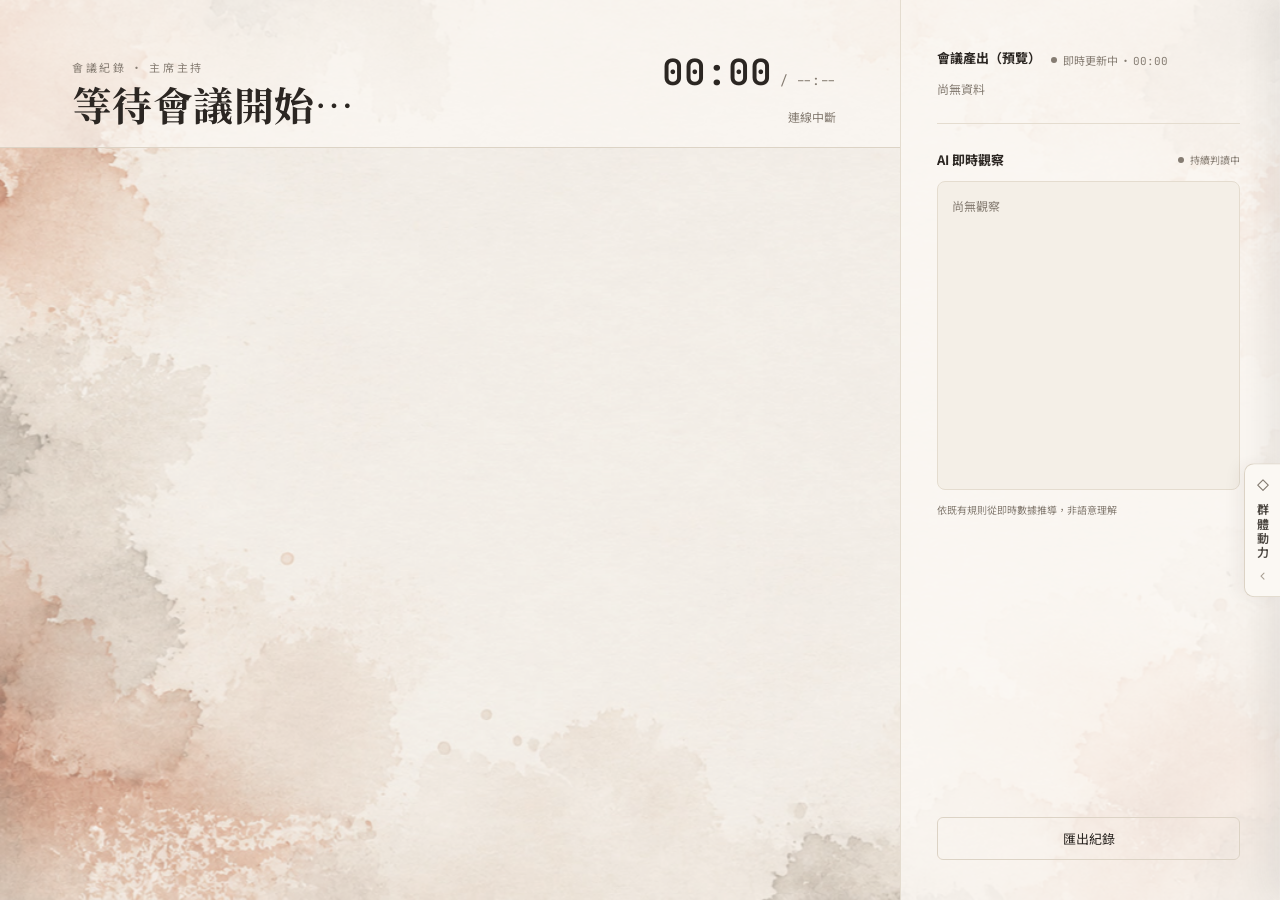
==== src/meeting_host/spectator/index.html @ 5efe758c "feat(spectator): Kaner 菱形「會議節奏」補完，改用真實資料算座標 Track D 補完整版時明確跳過的加分項（docs/DEFERRED_DEFECTS.md 第 4 項）。 提" ====
<!doctype html>
<html lang="zh-Hant">
<head>
<meta charset="utf-8">
<meta name="viewport" content="width=device-width, initial-scale=1">
<title>Ahem 觀戰畫面</title>
<link rel="stylesheet" href="https://fonts.googleapis.com/css2?family=Noto+Sans+TC:wght@400;500;700&family=Noto+Serif+TC:wght@500;700&family=JetBrains+Mono:wght@400;600&display=swap">
<style>
  /* ── 版面與色票逐值抄自 docs/design/spectator-v2/Main.dc.html（定稿「陶土 · 極簡」）──
     這份實作的驗收標準是「與設計稿逐項數值一致」，不是「看起來像」。改任何一個
     數字前先回設計稿確認，設計稿沒有的值不要自己發明。

     設計原則：主席是版面上唯一的強調色（--accent #A65D3F），其餘一律沙系中性色；
     髮線分隔、無卡片邊框、無陰影堆疊。單一淺色主題，無深色模式。 */
  :root {
    --bg: #F4EFE7;            /* 版面底 */
    --panel: #FBF8F3;         /* 右側資料欄底 */
    --border: #E4DCCF;        /* 髮線分隔（右欄內、右欄左邊界） */
    --border-strong: #DCD3C5; /* 標題底線與次要按鈕邊框（較深的那一條） */
    --track: #EBE4D8;         /* 時間軸底軌／發言分佈底軌 */
    --text: #2B2622;          /* ink：標題、主席發言、實心按鈕底 */
    --body: #3E3833;          /* 逐字稿內文 */
    --muted: #857C72;         /* 次要文字 */
    --dim: #A89F93;           /* 更弱的文字：時間欄、正在說話、忍住的時間 */
    --bar: #B8AE9F;           /* 時間軸的發言段 */
    --share-bar: #8F8578;     /* 發言分佈的參與者填充（比 --bar 深，設計稿分開兩個值） */
    --tick: #C9C0B2;          /* 時間軸「想過但忍住」的淺色刻度 */
    --accent: #A65D3F;        /* 主席唯一強調色 */
    --accentHover: #7F4530;
    --onAccent: #F4EFE7;

    /* ── Track D 新增：主席狀態徽章三態底/字色，逐值抄自設計稿
       docs/design 提案 MainWithSidebar.dc.html 的 renderVals() table 物件
       （發言中 fg 剛好等於既有 --accent，直接重用，不重複定義）。 */
    --pill-speaking-bg: #F3E7DE;
    --pill-holding-bg: #EFEAE0;
    --pill-holding-fg: #6B6459;
    --pill-warning-bg: #FBE7DD;
    --pill-warning-fg: #C34A1E;
    /* AI 即時觀察內文與抽屜把手直立字：設計稿同一個值出現在兩處，收成一個具名變數。 */
    --body-soft: #4A453F;
    /* 抽屜把手／抽屜本體的陰影，逐值抄自設計稿；整條 box-shadow 值收進變數，
       不留裸 rgba() 字面值在規則裡。 */
    --handle-shadow: -6px 0 16px rgba(43, 38, 34, 0.06);
    --drawer-shadow: -12px 0 32px rgba(43, 38, 34, 0.08);
    /* Track E：即時會議記錄卡片底色，逐值抄自設計稿（純白，跟半透明的 --panel
       故意不同——卡片要在半透明右欄上「浮起來」）。 */
    --card-bg: #FFFFFF;
    /* Track F：Kaner 菱形「會議節奏」新增的兩個色碼，逐值抄自提案圖
       MainWithSidebar.dc.html 行 157/159-160。提案圖另外用到的 #FFFFFF／
       #A89F93／#2B2622 剛好分別等於既有 --card-bg／--dim／--text，直接重用，
       不重複定義第二份。 */
    --kaner-fill: #EAE1D2;   /* 已走過路徑的填色 */
    --kaner-track: #C9BEAD;  /* 三階段分隔虛線 */
  }

  @keyframes ahem-pulse { 0%, 100% { opacity: 1; } 50% { opacity: 0.35; } }

  * { box-sizing: border-box; }
  html, body { margin: 0; padding: 0; }
  body {
    /* 【2026-09-05 Track E 更新】Zeal 明確要求比照提案圖 MainWithSidebar.dc.html
       的滿版水彩氛圍，不要只留 14px 畫框——原本 Track C 的折衷版是因為 #view/.left/
       .right 全是不透明實色，只能靠邊緣縫隙透出背景。現在改成 .left/.right 自己
       半透明（見下方 .left/.head/.right），水彩整面都看得到，畫框縫隙已無存在理由，
       改回 0，版面滿版對齊提案圖。 */
    background: transparent; color: var(--text);
    font-family: "Noto Sans TC", "PingFang TC", "Microsoft JhengHei", sans-serif;
    min-width: 1200px; overflow-x: auto;
    padding: 0;
  }
  a { color: var(--accent); }
  a:hover { color: var(--accentHover); }
  .mono { font-family: "JetBrains Mono", "SF Mono", Menlo, monospace; font-variant-numeric: tabular-nums; }
  .serif { font-family: "Noto Serif TC", "Songti TC", serif; }
  .spacer { flex-grow: 1; }

  /* 設計稿是 1440×900 的固定畫布、grid 1fr + 380px；瀏覽器版改成填滿視窗，
     右欄寬度與所有內距照抄，左欄吃剩餘寬度（＝設計稿的 1fr）。 */
  /* Track C：高度扣掉 body 的上下 14px 畫框（vh 不會自動跟著父層 padding 縮，
     width:100% 因為全域 box-sizing:border-box 會自動扣掉左右 padding，
     高度要自己算）。 */
  /* 【Track E】#view 改透明，不再是滿版不透明的 --bg——水彩氛圍改由 .left／.head／
     .right 各自的半透明底色負責（數值抄自提案圖 MainWithSidebar.dc.html 行
     19-30：header 0.68／左欄 0.42／右欄 0.88），拿掉 -28px 因為 body 已經沒有
     畫框 padding 要扣。 */
  #view { width: 100%; height: 100vh; overflow: hidden; display: flex; flex-direction: row; background: transparent; }

  /* ── 左：會議紀錄 ── */
  .left {
    display: flex; flex-direction: column; gap: 28px;
    flex-grow: 1; min-width: 0; min-height: 0;
    padding: 48px 64px 40px 72px;
    background: rgba(244, 239, 231, 0.42);
  }
  .head {
    display: flex; align-items: flex-end; gap: 24px;
    padding-bottom: 22px; border-bottom: 1px solid var(--border-strong);
    margin: -48px -64px 0 -72px; padding: 48px 64px 22px 72px;
    background: rgba(251, 248, 243, 0.68);
  }
  .head-id { display: flex; flex-direction: column; gap: 8px; min-width: 0; }
  .eyebrow { font-size: 11px; letter-spacing: 0.24em; color: var(--muted); }
  .title { font-size: 40px; font-weight: 700; line-height: 1.05; color: var(--text); letter-spacing: 0.01em; }
  .head-clock { display: flex; flex-direction: column; align-items: flex-end; gap: 6px; position: relative; flex-shrink: 0; }
  .clock-row { display: flex; align-items: baseline; gap: 8px; }
  .clock { font-size: 36px; font-weight: 600; color: var(--text); }
  .clock-total { font-size: 13px; color: var(--muted); }
  .status { font-size: 12px; color: var(--muted); }

  /* 階段切換：設計稿沒有這個控制項（它是單一「決定階段」的靜態畫面），但現場
     demo 需要手動切階段。做法是讓設計稿本來就有的狀態列文字可點，點開一個用
     同一套色票的小選單。
     T16：實測沒人看得出這行字可以點，加一個極小的視覺暗示（游標右側一個小箭頭）
     ——不重新設計，色票／字級沿用既有 token，箭頭顏色直接繼承 .status 當下的
     顏色（含 hover 變色），不新增色碼。 */
  .status.switchable { cursor: pointer; }
  .status.switchable:hover { color: var(--text); }
  .status.switchable::after { content: " ▾"; font-size: 9px; }
  .phase-menu {
    position: absolute; top: 100%; right: 0; margin-top: 6px; z-index: 10;
    display: flex; flex-direction: column;
    background: var(--panel); border: 1px solid var(--border-strong); border-radius: 6px; overflow: hidden;
  }
  .phase-menu[hidden] { display: none; }
  .phase-item { padding: 7px 16px; font-size: 12px; color: var(--muted); cursor: pointer; user-select: none; white-space: nowrap; }
  .phase-item:hover { background: var(--track); color: var(--text); }
  .phase-item.active { color: var(--accent); }

  /* ── 主席狀態徽章（Track D，D1；提案圖 MainWithSidebar.dc.html 行 32-44/236-260）──
     三態＝發言中／忍住中／可能異常，決定邏輯見 currentChairStatus() 與
     chairBadgeAnomaly()（沿用既有 renderAlerts() 的兩個真實故障訊號）。
     顏色收在 :root 的 --pill-* 具名變數，不留裸 hex。位置放在既有 .status
     那行「之上」，不取代它——.status 仍然是可點的階段切換控制項，這裡只是
     新增一個更醒目的狀態指示，兩者資訊有重疊是刻意的（各自的用途不同：
     一個是控制項，一個是給投影看的觀察指標）。 */
  .chair-badge {
    display: flex; align-items: center; gap: 6px;
    padding: 5px 12px 5px 9px; border-radius: 999px;
  }
  .chair-badge[hidden] { display: none; }
  .chair-badge-icon { display: none; }
  .chair-badge--speaking .chair-badge-icon[data-mode="speaking"],
  .chair-badge--holding .chair-badge-icon[data-mode="holding"],
  .chair-badge--warning .chair-badge-icon[data-mode="warning"] { display: inline-flex; }
  .chair-badge--speaking { background: var(--pill-speaking-bg); color: var(--accent); }
  .chair-badge--holding { background: var(--pill-holding-bg); color: var(--pill-holding-fg); }
  .chair-badge--warning { background: var(--pill-warning-bg); color: var(--pill-warning-fg); }
  .chair-badge-label { font-size: 12px; font-weight: 600; }
  .chair-badge-caption { font-size: 11px; color: var(--muted); }
  .chair-badge-caption.warn { color: var(--pill-warning-fg); }

  /* ── 主席故障告示 ──
     設計稿沒有這個元件（它是一切正常的靜態畫面）。加它的理由是 2026-08-31 那場
     真實會議：主席 TTS 因額度耗盡連續四次講不出話，但會議進行中畫面上沒有任何
     地方顯示，現場只會覺得它「變安靜了」，分不出是判斷不介入還是壞了。
     這一條要回答的就是那個問題：**主席現在是不想講，還是講不出來／聽不到。**

     版面語言沿用既有的，不重新設計：左側 2px 強調色細線＋內縮（`.u-chair` 的
     idiom）、`--panel` 底、髮線邊框，字級 12/13px 比照 `.section-*`。色碼一個都
     沒新增——用 `--accent`（主席唯一的強調色）是刻意的：這裡講的正是主席本身
     的狀態，不是別人的事。

     放在 `.head` 與 `#transcript` 之間、`.left` 欄裡：那是不用捲就一定看得到的
     位置，而且**不會擠到右欄的兩顆按鈕**（那次事故的修法是給 `.right` 加
     `overflow-y`，這裡從一開始就不碰右欄）。`flex-shrink: 0` ＋ `#transcript`
     本來就有的 `flex-grow: 1; min-height: 0`，多出來的高度一律由逐字稿讓出。 */
  .alerts { display: flex; flex-direction: column; gap: 8px; flex-shrink: 0; }
  .alerts[hidden] { display: none; }   /* 沒有故障時完全不佔位（含 .left 的 gap） */
  .alert {
    display: flex; align-items: baseline; gap: 10px;
    padding: 10px 14px 10px 12px;
    background: var(--panel); border: 1px solid var(--border-strong);
    border-left: 2px solid var(--accent); border-radius: 4px;
  }
  .alert .a-title { font-size: 13px; font-weight: 700; color: var(--accent); flex-shrink: 0; }
  .alert .a-detail { font-size: 12px; line-height: 1.55; color: var(--muted); min-width: 0; overflow-wrap: anywhere; }

  /* 設計稿的逐字稿容器是 overflow:hidden（固定 900px 畫布放得下）；線上版必須
     能捲，改 overflow-y:auto，其餘（flex column、gap 22px）照抄。 */
  #transcript {
    display: flex; flex-direction: column; gap: 22px;
    flex-grow: 1; min-height: 0; overflow-x: hidden; overflow-y: auto;
  }
  .u-line { display: grid; grid-template-columns: 64px 1fr; gap: 20px; }
  .u-time { font-size: 12px; color: var(--dim); padding-top: 5px; }
  .u-text { font-size: 16px; line-height: 1.75; color: var(--body); min-width: 0; overflow-wrap: anywhere; }
  /* 設計稿的逐字稿沒有講者名（那場只有一個人）。多人會議不寫名字會讀不懂，
     所以保留講者名——這是刻意偏離，用 --muted／500 讓它退在內文後面。 */
  .u-speaker { font-weight: 500; color: var(--muted); }
  .u-line.now { align-items: center; }
  .u-line.now .u-time { padding-top: 0; }
  .u-line.now .u-text { font-size: 13px; color: var(--dim); }
  .u-line.chair .u-time { color: var(--accent); }
  .u-chair { display: flex; flex-direction: column; gap: 8px; padding-left: 18px; border-left: 2px solid var(--accent); min-width: 0; }
  .u-chair .who { font-size: 11px; letter-spacing: 0.18em; color: var(--accent); }
  .u-chair .say { font-size: 17px; line-height: 1.7; color: var(--text); overflow-wrap: anywhere; }

  /* ── 右：資料欄 ── */
  .right {
    display: flex; flex-direction: column; gap: 26px;
    width: 380px; flex-shrink: 0; min-height: 0;
    padding: 48px 40px 40px 36px;
    /* Track E：改半透明（抄提案圖右欄 0.88），讓水彩從右欄也透出來——0.88 已經
       夠不透明，文字對比不受影響。 */
    background: rgba(251, 248, 243, 0.88); border-left: 1px solid var(--border);
    /* 設計稿是 1440×900 的固定畫布，右欄內容剛好填滿、不需要捲。加了「提示卡」
       之後在 900px 高的視窗會超出——原本超出的部分是直接被切掉的（實測：兩顆
       按鈕整個按不到），那不是刻意的設計，只是從來沒超出過。這裡讓它在超出時
       可以捲；內容放得下時捲軸不出現，版面與設計稿完全一致。 */
    overflow-y: auto; overflow-x: hidden;
    scrollbar-width: thin; scrollbar-color: var(--dim) var(--track);
  }
  .right::-webkit-scrollbar { width: 6px; }
  .right::-webkit-scrollbar-track { background: var(--track); }
  .right::-webkit-scrollbar-thumb { background: var(--dim); border-radius: 3px; }
  .right::-webkit-scrollbar-thumb:hover { background: var(--muted); }
  .rule { height: 1px; background: var(--border); flex-shrink: 0; }
  .stats { display: grid; grid-template-columns: repeat(2, minmax(0, 1fr)); gap: 22px 18px; flex-shrink: 0; }
  .stat { display: flex; flex-direction: column; gap: 4px; }
  .stat-label { font-size: 12px; color: var(--muted); }
  /* Track C：KPI 數字改用 --muted，跟 #minutes-live／「主席的思考」維持的
     --text 拉開一層輕重（既有設計本來就用 --muted 標示次要文字，如
     stat-label／section-hint／u-time，這裡沒有新增色碼）。 */
  .stat-value { font-size: 28px; font-weight: 600; color: var(--muted); }
  .stat-unit { font-size: 14px; font-weight: 400; color: var(--muted); }
  .stat-sub { font-size: 12px; color: var(--muted); }

  .section { display: flex; flex-direction: column; gap: 12px; flex-shrink: 0; }
  .section-head { display: flex; align-items: baseline; gap: 10px; }
  .section-title { font-size: 13px; font-weight: 700; color: var(--text); }
  .section-hint { font-size: 11px; color: var(--muted); }

  /* Track C 的 `.drawer`／`.drawer > summary`／`.drawer-body`／`.section-secondary`
     四組規則在這裡被移除：它們唯一的使用者是 `<details class="drawer"
     id="group-dynamics">` 那個 inline 收合面板，已被 Track D 的滑入式覆疊抽屜
     （`.dyn-handle`／`.dyn-drawer`，見下方）整個取代，留著就是沒有任何元素會
     命中的孤兒規則。抽屜殼本身的樣式改看 `.dyn-*`。 */

  /* 會議產出（預覽）：設計稿之外新增，沿用「主席的思考」同一種版面語言
     （左細線＋兩行內容），只用既有色票，不發明新樣式。 */
  /* Track E：即時會議記錄改白卡片，逐值抄自提案圖 MainWithSidebar.dc.html
     行 82-105——決議/未解決事項用卡片（未解決是虛線邊框，跟已拍板的決議做視覺
     區分），待辦事項維持提案圖原本的純文字列（提案圖本來就沒把待辦裝進卡片）。 */
  .minutes-live { display: flex; flex-direction: column; gap: 16px; }
  .ml-group { display: flex; flex-direction: column; gap: 10px; }
  .ml-group-head { display: flex; align-items: baseline; gap: 8px; }
  .ml-group-title { font-size: 13px; font-weight: 700; color: var(--text); }
  .ml-count { font-family: "JetBrains Mono", "SF Mono", Menlo, monospace; font-size: 11px; font-weight: 600; color: var(--muted); }
  .ml-list { display: flex; flex-direction: column; gap: 10px; list-style: none; margin: 0; padding: 0; }
  .ml-list li {
    font-size: 14px; line-height: 1.55; color: var(--text);
  }
  .ml-list.ml-list--card li {
    position: relative; display: flex; flex-direction: column; gap: 3px;
    padding: 10px 12px; background: var(--card-bg); border: 1px solid var(--border);
    border-radius: 8px;
  }
  .ml-list.ml-list--card.ml-list--unresolved li { border-style: dashed; border-color: var(--border-strong); }
  .ml-list.ml-list--plain li {
    display: grid; grid-template-columns: 60px 1fr; gap: 10px; font-size: 13px;
  }
  .ml-badge-new {
    position: absolute; top: -6px; right: -6px; padding: 1px 7px; border-radius: 999px;
    background: var(--panel); border: 1px solid var(--border-strong); color: var(--muted);
    font-size: 9px; font-weight: 700;
  }
  .ml-who { font-size: 11px; font-weight: 500; color: var(--muted); }
  .ml-what { font-size: 14px; font-weight: 500; line-height: 1.55; color: var(--text); }
  .ml-muted { color: var(--muted); }
  .ml-empty { font-size: 12px; color: var(--muted); }

  .judge-list { display: flex; flex-direction: column; gap: 10px; }
  .judge { display: grid; grid-template-columns: 40px 1fr; gap: 10px; font-size: 12px; line-height: 1.55; }
  .judge .jt { color: var(--accent); }
  /* 設計稿的理由是一句短話（「要求直接列出方案要點」）；慢路實際回傳的 pros 是
     完整句子，不夾在兩行內會把整個面板撐開。截兩行，不改寫內容。 */
  .judge .jx {
    color: var(--text);
    display: -webkit-box; -webkit-line-clamp: 2; -webkit-box-orient: vertical; overflow: hidden;
  }
  .judge.withheld .jt { color: var(--dim); }
  .judge.withheld .jx { color: var(--muted); }
  /* 第三態（受阻／評估中）：時間戳調到 --muted，比忍住的 --dim 淺、比開口的
     --accent 深——三格一眼就能分出「沒發生」「不確定／被擋下」「發生了」的層次。
     內文不調暗，維持跟開口一樣的可讀度：受阻是這張單最想被看見的狀態。 */
  .judge.blocked .jt { color: var(--muted); }

  /* 提示卡：術語／專有名詞的靜默補充。沿用「主席的思考」那一區的版面語言
     （左細線＋兩行截斷），不新增色碼。刻意**不用** --accent——那是主席開口的
     唯一強調色，提示卡不是主席發言，借用會讓兩件事在畫面上混成一件。
     來源連結因此用內文色＋髮線底線表示可點。 */
  .gcard { display: flex; flex-direction: column; gap: 5px; font-size: 12px; line-height: 1.55; padding-left: 12px; border-left: 2px solid var(--track); }
  /* 逐字稿流裡的提示卡：借用 .u-line 的 64px 時間槽對齊，卡片本體沿用 .gcard
     的語言（左細線、無邊框、不用 --accent——那是主席開口的唯一強調色，提示卡
     不是主席發言）。字級 13px：比逐字稿的 16px 小一階，讀得清楚但不搶戲。
     max-width 讓它不隨左欄寬度無限拉長，維持「旁註」而不是「另一段發言」。 */
  .u-line.gloss .gcard { font-size: 13px; max-width: 560px; }
  .u-line.gloss .gc-term { font-size: 14px; }
  .u-line.gloss .gc-tag { font-size: 11px; color: var(--dim); letter-spacing: .04em; }
  .u-cursor { color: var(--dim); animation: blink 1s steps(2) infinite; }
  .u-line.now.placeholder .u-live { color: var(--dim); }
  .u-line.now.placeholder .u-cursor { display: none; }
  .u-line.now { transition: opacity .6s ease; }
  .u-line.now.stale { opacity: .35; }
  .u-line.settle .u-text { animation: settle .35s ease-out; }
  .u-line.rewrite-settle .u-text { animation: crossfade .25s ease-out; }
  @keyframes crossfade { from { opacity: .15; } to { opacity: 1; } }
  .u-live.rewrite { animation: flick .15s ease; }
  @keyframes flick { from { opacity: .25; } to { opacity: 1; } }
  @keyframes settle { from { color: var(--dim); } to { color: inherit; } }
  @keyframes blink { to { visibility: hidden; } }
  .gc-head { display: flex; align-items: baseline; gap: 8px; }
  .gc-term { font-size: 13px; font-weight: 700; color: var(--text); overflow-wrap: anywhere; }
  .gc-count { font-size: 11px; color: var(--muted); flex-shrink: 0; margin-left: auto; }
  .gc-gloss { color: var(--body); }
  .gc-src { display: flex; flex-wrap: wrap; gap: 4px 10px; }
  .gc-src a { font-size: 11px; color: var(--muted); text-decoration: underline; text-decoration-color: var(--border-strong); overflow-wrap: anywhere; }
  .gc-src a:hover { color: var(--text); text-decoration-color: var(--muted); }
  .gc-quote { color: var(--muted); display: -webkit-box; -webkit-line-clamp: 2; -webkit-box-orient: vertical; overflow: hidden; }
  .gc-quote .qt { color: var(--dim); }
  .gc-empty { font-size: 12px; color: var(--muted); }

  .share-list { display: flex; flex-direction: column; gap: 10px; }
  /* 名字欄設計稿是 44px（那場的名字是「Alex」）。真實 display_name 是「Alex Huang」，
     44px 只放得下「Alex …」，所以加寬到 72px、軌道相應縮短——這是與設計稿唯一
     一處刻意不同的幾何值。更長的名字仍然截字，完整名字放 title。 */
  .share { display: grid; grid-template-columns: 72px 1fr 48px; gap: 10px; align-items: center; font-size: 13px; }
  .share .who { white-space: nowrap; overflow: hidden; text-overflow: ellipsis; }
  .share .track { height: 8px; background: var(--track); border-radius: 2px; }
  .share .fill { height: 8px; background: var(--share-bar); border-radius: 2px; }
  .share .fill.chair { background: var(--accent); }
  .share .pct { text-align: right; color: var(--muted); }

  /* ── AI 即時觀察（Track D，D2；提案圖行 108-122）──
     內容全部是規則從既有已算好的數字/事件換算出來的一句話，不呼叫 LLM，
     見 index.html 開頭的說明與 renderObservations() 系列函式。 */
  .obs-panel { flex-grow: 1; min-height: 140px; }
  .obs-head { align-items: center; }
  .obs-live { display: flex; align-items: center; gap: 6px; font-size: 10px; color: var(--muted); }
  .obs-dot { width: 6px; height: 6px; border-radius: 999px; background: var(--muted); animation: ahem-pulse 1.6s ease-in-out infinite; }
  .obs-list {
    display: flex; flex-direction: column; gap: 10px;
    padding: 14px; background: var(--bg); border: 1px solid var(--border); border-radius: 8px;
    font-size: 12px; line-height: 1.6; flex-grow: 1; min-height: 60px; overflow-y: auto;
  }
  .obs-empty { color: var(--muted); }
  .obs-row .ot { color: var(--dim); }
  .obs-row .ok { font-weight: 700; color: var(--text); }
  .obs-row .ox { color: var(--body-soft); overflow-wrap: anywhere; }
  .obs-cursor { color: var(--body-soft); animation: ahem-pulse 1s step-end infinite; }
  .obs-note { font-size: 10px; color: var(--muted); }

  /* ── 群體動力：滑入式覆疊抽屜（Track D，D3；提案圖行 19-21/126-233）──
     內容＝既有的 KPI／時間軸／主席的思考／發言分佈四塊，資料與渲染邏輯完全
     不變，只是從常駐版面搬進這個抽屜殼（見下方 #dyn-drawer 內的原始標記）。
     生產版的 .head 只蓋在左欄之上（跟提案圖的通版標題列不同），所以抽屜從
     視窗最頂端開始也不會蓋到主席徽章——不需要照抄提案圖的 `top:160px` 硬座標。 */
  .dyn-handle {
    position: fixed; top: calc(50% + 80px); right: 0; transform: translateY(-50%);
    z-index: 7; display: flex; flex-direction: column; align-items: center; gap: 10px;
    padding: 14px 9px; background: var(--panel); border: 1px solid var(--border-strong); border-right: none;
    border-radius: 10px 0 0 10px; cursor: pointer; box-shadow: var(--handle-shadow);
    font: inherit; color: inherit; appearance: none;
  }
  .dyn-handle:focus-visible { outline: 2px solid var(--accent); outline-offset: 2px; }
  .dyn-handle-icon { color: var(--muted); }
  .dyn-handle-label { writing-mode: vertical-rl; font-size: 12px; font-weight: 600; letter-spacing: 0.2em; color: var(--body-soft); }
  .dyn-chevron { color: var(--dim); transition: transform 0.2s; }
  .dyn-handle[aria-expanded="true"] .dyn-chevron { transform: rotate(180deg); }

  .dyn-drawer {
    position: fixed; top: 0; right: 0; bottom: 0; width: 380px; z-index: 6;
    box-sizing: border-box; display: flex; flex-direction: column; gap: 22px;
    padding: 30px 32px 26px 32px; background: var(--panel); border-left: 1px solid var(--border-strong);
    box-shadow: var(--drawer-shadow); transform: translateX(100%); transition: transform 0.28s ease;
    overflow-y: auto;
  }
  .dyn-drawer.open { transform: translateX(0); }
  .dyn-drawer-head { display: flex; align-items: flex-start; gap: 12px; }
  .dyn-drawer-title { display: flex; align-items: center; gap: 7px; font-size: 13px; font-weight: 700; color: var(--text); }
  .dyn-drawer-sub { font-size: 10px; color: var(--dim); }
  .dyn-close {
    display: flex; align-items: center; justify-content: center; width: 34px; height: 34px;
    margin: -6px -8px 0 0; border-radius: 8px; color: var(--muted); cursor: pointer;
    background: none; border: 0; font: inherit;
  }
  .dyn-close:hover { background: var(--track); }
  .dyn-close:focus-visible { outline: 2px solid var(--accent); outline-offset: 2px; }

  /* ── 會議節奏：Kaner 菱形（Track F；提案圖行 149-171）──
     菱形本身的座標／填色路徑／分隔線全部由 renderKanerDiamond() 用真實資料
     算出、寫進 #kaner-diamond 的 innerHTML（見下方 <script>），這裡只放跟
     SVG 無關的外圍樣式：標題列的現況字＋下面三欄文字標籤＋說明文字。 */
  .kaner-now { font-size: 12px; font-weight: 700; color: var(--text); }
  .kaner-labels { display: grid; }
  .kaner-label { text-align: center; font-size: 10px; color: var(--dim); }
  .kaner-label.active { font-size: 13px; font-weight: 700; color: var(--text); }
  .kaner-caption { font-size: 12px; line-height: 1.6; color: var(--body); }
  .kaner-caption-time { color: var(--dim); }

  .actions { display: flex; gap: 10px; flex-shrink: 0; }
  .btn { flex-grow: 1; padding: 11px 0; text-align: center; font-size: 13px; border-radius: 6px; cursor: pointer; user-select: none; }
  .btn-ghost { border: 1px solid var(--border-strong); color: var(--text); }
  .btn-solid { background: var(--text); color: var(--onAccent); border: 0; }

  /* 捲軸配色沿用既有 token，不新增色碼 */
  #transcript { scrollbar-width: thin; scrollbar-color: var(--dim) var(--track); }
  #transcript::-webkit-scrollbar { width: 8px; }
  #transcript::-webkit-scrollbar-track { background: var(--track); border-radius: 4px; }
  #transcript::-webkit-scrollbar-thumb { background: var(--dim); border-radius: 4px; }
  #transcript::-webkit-scrollbar-thumb:hover { background: var(--muted); }
</style>
</head>
<body>
<!-- 水彩背景素材（Zeal 三輪核准的折衷版，assets_v3/bg-full-desktop-v3.jpg，
     原始檔另存一份於 assets/bg-watercolor.jpg 供之後編輯／替換）。

     用 <img> 不用 CSS background：pointer-events:none 保證不擋任何點擊。

     z-index 用 -1（不是常見寫法的 0）：#view 沒有 position，跟 fixed 定位、
     z-index:0 的元素比，靜態內容反而會被蓋在下面（CSS 疊層規則：非定位的一般
     流內容其實排在 z-index:auto/0 的定位元素之後才畫）。實測驗證：z-index:0
     會讓整張浮水彩完全蓋住畫面（包含所有文字與按鈕，只是 pointer-events:none
     讓點擊仍穿透得到底下元素）；z-index:-1 才會讓它退到 #view 背景之後——
     兩者互為對照組，證據見交付報告。
     【2026-09-05 Track C 之後更新】原本這裡寫「#view 是 100%/100vh 的不透明
     實色滿版容器」，Track C 已把它改成 height:calc(100vh - 28px)、body 加了
     14px padding、body 背景改 transparent，讓這張圖從四邊縫隙露出來——上面
     那句舊敘述已經不成立，疊層結論（z-index:-1 正確）不受影響，只是描述
     #view 現況的那句話過期了，已在這裡更正，不要再照抄舊的那句。

     src 用內嵌 base64 data URI、不用相對路徑指到 assets/ 資料夾：
     spectator.py 的 aiohttp app 只註冊了 /、/health、/events、/phase、/end
     五條路由（見 _build_app()），沒有任何靜態檔案路由——相對路徑在瀏覽器直接
     開檔案時看得到圖，但真的透過 spectator.serve() 跑起來會是 404（純視覺任務
     禁止改 spectator.py，加路由不在授權範圍內）。內嵌是唯一不動 Python 就能讓
     圖真的被送到瀏覽器手上的做法。 -->
<img src="[data-uri]" alt=""
     style="position:fixed; inset:0; width:100%; height:100%; object-fit:cover; z-index:-1; pointer-events:none;">
<div id="view">
  <div class="left">
    <div class="head">
      <div class="head-id">
        <div class="eyebrow">會議紀錄 · 主席主持</div>
        <div class="title serif" id="topic">等待會議開始…</div>
      </div>
      <div class="spacer"></div>
      <div class="head-clock">
        <div class="clock-row">
          <div class="clock mono" id="clock">00:00</div>
          <div class="clock-total mono" id="clock-total">/ --:--</div>
        </div>
        <!-- 主席狀態徽章：三態圖示疊在同一個位置，CSS 依 .chair-badge--<mode> 顯示對應那個 -->
        <div class="chair-badge" id="chair-badge" hidden>
          <svg class="chair-badge-icon" data-mode="speaking" width="13" height="13" viewBox="0 0 24 24" fill="none" stroke="currentColor" stroke-width="2.4" stroke-linecap="round"><line x1="5" y1="9" x2="5" y2="15"></line><line x1="12" y1="5" x2="12" y2="19"></line><line x1="19" y1="9" x2="19" y2="15"></line></svg>
          <svg class="chair-badge-icon" data-mode="holding" width="13" height="13" viewBox="0 0 24 24" fill="none" stroke="currentColor" stroke-width="2.4" stroke-linecap="round"><line x1="8" y1="5" x2="8" y2="19"></line><line x1="16" y1="5" x2="16" y2="19"></line></svg>
          <svg class="chair-badge-icon" data-mode="warning" width="13" height="13" viewBox="0 0 24 24" fill="none" stroke="currentColor" stroke-width="2.4" stroke-linecap="round" stroke-linejoin="round"><path d="M12 3 L22 20 L2 20 Z"></path><line x1="12" y1="9.5" x2="12" y2="14"></line><circle cx="12" cy="16.8" r="0.9" fill="currentColor" stroke="none"></circle></svg>
          <span class="chair-badge-label" id="chair-badge-label">忍住中</span>
        </div>
        <div class="chair-badge-caption mono" id="chair-badge-caption"></div>
        <div class="status" id="status">等待會議開始</div>
        <!-- 階段切換選單，預設收起；顯示文字＝發想／拉鋸／決定，data-phase 是內部值 -->
        <div class="phase-menu" id="phase-menu" hidden>
          <div class="phase-item" data-phase="發散期">發想</div>
          <div class="phase-item" data-phase="呻吟區">拉鋸</div>
          <div class="phase-item" data-phase="收斂期">決定</div>
        </div>
      </div>
    </div>
    <!-- 主席故障告示（聽不到／講不出話）。預設收起，由 renderAlerts() 控制。 -->
    <div class="alerts" id="alerts" hidden></div>
    <div id="transcript"></div>
  </div>

  <div class="right">
    <!-- 會議產出（預覽）：獨立於下面「AI 即時觀察」之外——這是結果／待辦，
         AI 即時觀察是過程／動態訊號，概念不同，不要合併成同一塊。設計稿之外
         新增的獨立區塊，見 docs/design/README.md 的偏離註記。 -->
    <div class="section">
      <div class="section-head">
        <div class="section-title">會議產出（預覽）</div>
        <!-- Track E：抄提案圖行 75-77 的呼吸圓點＋即時鐘，讓「這是活的」變成看得到的
             動態證據，不只是一句靜態文字。時間來自 renderTop() 已經在用的 state.serverNow，
             不新開一條時鐘來源。 -->
        <div class="section-hint" style="display:flex; align-items:center; gap:6px;">
          <span style="width:6px; height:6px; border-radius:999px; background:var(--muted); animation: ahem-pulse 1.6s ease-in-out infinite; flex-shrink:0;"></span>
          <span>即時更新中 · <span id="minutes-live-clock" class="mono">--:--</span></span>
        </div>
      </div>
      <div class="minutes-live" id="minutes-live"></div>
    </div>

    <div class="rule"></div>

    <!-- AI 即時觀察（Track D，D2）：規則從既有數據推導的一句話，不呼叫 LLM，
         見 renderObservations() 系列函式；原本 Track C 常駐在這裡的
         KPI/時間軸/主席的思考/發言分佈四塊，已搬進下面的「群體動力」
         滑入抽屜（Track D，D3；把手見本檔案 <body> 結尾附近），這裡不再
         常駐顯示，改由那顆抽屜按鈕開關。 -->
    <div class="section obs-panel">
      <div class="section-head obs-head">
        <div class="section-title">AI 即時觀察</div>
        <div class="spacer"></div>
        <div class="obs-live"><span class="obs-dot"></span>持續判讀中</div>
      </div>
      <div class="obs-list" id="obs-list">
        <div class="obs-empty">尚無觀察</div>
      </div>
      <div class="obs-note">依既有規則從即時數據推導，非語意理解</div>
    </div>

    <div class="spacer"></div>

    <div class="actions">
      <div class="btn btn-ghost" id="btn-export">匯出紀錄</div>
      <div class="btn btn-solid" id="btn-end">結束會議</div>
    </div>
  </div>
</div>

<!-- 群體動力：常駐把手 + 滑入式覆疊抽屜（Track D，D3）。
     用真正的 <button> 元素，Tab／Enter／Space 天生就會動，不必重寫 keydown 判斷。 -->
<button type="button" class="dyn-handle" id="dyn-handle" aria-expanded="false" aria-controls="dyn-drawer">
  <svg class="dyn-handle-icon" width="14" height="14" viewBox="0 0 24 24" fill="none" stroke="currentColor" stroke-width="2" stroke-linejoin="round"><path d="M12 3 L21 12 L12 21 L3 12 Z"></path></svg>
  <span class="dyn-handle-label">群體動力</span>
  <svg class="dyn-chevron" width="12" height="12" viewBox="0 0 24 24" fill="none" stroke="currentColor" stroke-width="2.2" stroke-linecap="round" stroke-linejoin="round"><polyline points="14 6 8 12 14 18"></polyline></svg>
</button>

<div class="dyn-drawer" id="dyn-drawer" aria-hidden="true">
  <div class="dyn-drawer-head">
    <div style="display: flex; flex-direction: column; gap: 3px;">
      <div class="dyn-drawer-title">
        <svg width="13" height="13" viewBox="0 0 24 24" fill="none" stroke="currentColor" stroke-width="2" stroke-linejoin="round"><path d="M12 3 L21 12 L12 21 L3 12 Z"></path></svg>
        群體動力
      </div>
      <div class="dyn-drawer-sub">Kaner 參與式決策模型</div>
    </div>
    <div class="spacer"></div>
    <button type="button" class="dyn-close" id="dyn-close" aria-label="關閉群體動力面板">
      <svg width="15" height="15" viewBox="0 0 24 24" fill="none" stroke="currentColor" stroke-width="2.2" stroke-linecap="round"><line x1="6" y1="6" x2="18" y2="18"></line><line x1="18" y1="6" x2="6" y2="18"></line></svg>
    </button>
  </div>

  <!-- 會議節奏：Kaner 菱形（Track F 新增；提案圖行 149-171）。三個階段的
       分界點與目前位置全部從 state.phaseTransitions／state.serverNow 真實
       算出，不是提案圖那種寫死座標，見 renderKanerDiamond()。 -->
  <div class="section">
    <div class="section-head">
      <div class="section-title">會議節奏</div>
      <div class="spacer"></div>
      <div class="kaner-now" id="kaner-now">—</div>
    </div>
    <svg id="kaner-diamond" viewBox="0 0 320 96" width="316" style="display: block;"></svg>
    <div class="kaner-labels" id="kaner-labels"></div>
    <div class="kaner-caption" id="kaner-caption"></div>
  </div>

  <div class="rule"></div>

  <!-- 以下四塊資料／渲染邏輯完全不變（id 不變，renderStats/renderTimeline/
       renderJudgments/renderShare 照舊運作），只是從常駐版面搬進抽屜殼。 -->
  <div class="stats">
    <div class="stat">
      <div class="stat-label">主席開口</div>
      <div class="stat-value mono" id="s-iv">0</div>
      <div class="stat-sub" id="s-iv-sub">—</div>
    </div>
    <div class="stat">
      <div class="stat-label">實際發言</div>
      <div class="stat-value mono" id="s-talk">0.0<span class="stat-unit"> 分</span></div>
      <div class="stat-sub" id="s-talk-sub">—</div>
    </div>
    <div class="stat">
      <div class="stat-label">最長沉默</div>
      <div class="stat-value mono" id="s-silence">0″</div>
      <div class="stat-sub" id="s-silence-sub">未觸發超時</div>
    </div>
    <div class="stat">
      <div class="stat-label">主席思考</div>
      <div class="stat-value mono" id="s-slow">0<span class="stat-unit"> 次</span></div>
      <div class="stat-sub" id="s-slow-sub">—</div>
    </div>
  </div>

  <div class="rule"></div>

  <div class="section">
    <div class="section-head">
      <div class="section-title">時間軸</div>
      <div class="section-hint">發言 · 主席開口 · 忍住 · 階段</div>
    </div>
    <svg id="timeline" width="304" height="86" viewBox="0 0 304 86" style="display: block;"></svg>
  </div>

  <div class="rule"></div>

  <div class="section">
    <div class="section-head">
      <div class="section-title">主席的思考</div>
      <div class="section-hint">每 5 秒想一次要不要開口 · 最近三次</div>
    </div>
    <div class="judge-list" id="judge-list"></div>
  </div>

  <div class="rule"></div>

  <div class="section">
    <div class="section-title">發言分佈</div>
    <div class="share-list" id="share-list"></div>
  </div>
</div>

<script>
(function () {
  "use strict";

  // 顯示層命名對照（內部值不動，見 docs/design/spectator-v2/canvas.json 的便籤）
  var PHASE_LABEL = { "發散期": "發想", "呻吟區": "拉鋸", "收斂期": "決定" };
  // 慢路沒開口的原因 → 畫面措辭。空字串＝LLM 自己判不需要介入（不是被規則壓掉）。
  var WITHHELD_REASON = {
    "": "判斷不需要開口",
    "type=無": "想說但沒理由",
    "冷卻": "剛開口過，30 秒內不再插話",
    "無話術": "有判斷但沒話術",
    "收尾": "會議正在道別，不再開口",
    "失聰": "主席聽不到，暫不開口",
  };
  // 慢路是兩次 LLM 呼叫：先判斷、決定要講之後才產話術（見 live.py _run_slow_score）。
  // 下面這些 reason 全部發生在「已經決定要開口」之後，是話術生成或那幾秒內變動的
  // 世界把它擋掉的——不是主席選擇忍住。所以它們算「受阻」而不是「忍住」，
  // 顯示成忍住會把失敗說成克制，那是假的（須與 live.SLOW_BLOCKED_AFTER_DECISION 一致）。
  // 守恆不變式不受影響：每筆 slow_score 仍然只計一次，只是落到另一格。
  var BLOCKED_AFTER_DECISION_REASON = {
    "話術失敗": "決定開口但話術生成失敗",
    "話術過長": "話術太長，播出來會變獨白",
    "冷卻(話術後)": "想好話時已在冷卻期內",
    "收尾(話術後)": "想好話時會議已在道別",
    "失聰(話術後)": "想好話時主席已經聽不到",
  };
  // 連續幾次 TTS 失敗才在畫面上喊「主席講不出話」。
  // 2 而不是 1：一次逾時跟額度耗盡是兩件不一樣的事——單次失敗每場都可能發生
  // （網路抖一下、播放佇列滿），喊出來就是誤報。連續兩次以上代表**同一段時間內
  // 主席想開口而開不了口**，那才是現場需要立刻知道的事。
  // 「連續」的歸零條件只有一個：真的 spoken 一次（見 handleEvent 的 "spoken"）。
  // `dropped` 不歸零也不累加——那是介入被作廢，跟發聲能力無關。
  var TTS_FAIL_ALERT = 2;
  var SILENCE_LIMIT = 300;  // 快路「有人被冷落」的門檻，用來判斷最長沉默有沒有觸發超時
  // 快路規則型 kind，須與 fast_path.FAST_KINDS 一致（見該檔案）。「主席開口」那格
  // 拆成「規則 N（這裡列的快路 kind）· 判斷 M（其餘 kind，來自慢路 LLM 評分）」——
  // 前端沒有共用模組可以 import，兩邊改動要一起改。
  var FAST_KINDS = ["發言超時", "有人被冷落", "議程超時", "全場沉默"];

  function el(id) { return document.getElementById(id); }

  function esc(s) {
    var d = document.createElement("div");
    d.textContent = s == null ? "" : String(s);
    return d.innerHTML;
  }

  function fmtClock(seconds) {
    if (seconds == null || !isFinite(seconds)) return "--:--";
    var s = Math.max(0, Math.floor(seconds));
    var m = Math.floor(s / 60), r = s % 60;
    return (m < 10 ? "0" + m : "" + m) + ":" + (r < 10 ? "0" + r : "" + r);
  }

  // 設計稿的最長沉默寫成 3′35″（分秒用 prime／double prime，不是冒號）
  function fmtSpan(seconds) {
    var s = Math.max(0, Math.floor(seconds || 0));
    var m = Math.floor(s / 60), r = s % 60;
    if (m === 0) return r + "″";
    return m + "′" + (r < 10 ? "0" + r : "" + r) + "″";
  }

  function nodeFromHtml(html) {
    var tmp = document.createElement("div");
    tmp.innerHTML = html.trim();
    return tmp.firstElementChild;
  }

  // 真實時鐘時間，固定 UTC+8——不用瀏覽器本地時區，因為觀戰畫面可能開在別台機器上。
  // epochSeconds 是 unix epoch（UTC）秒；用「加 8 小時再讀 UTC 欄位」手動套固定偏移，
  // 不靠 Date 物件的本地時區轉換。印成 HH:MM（不含秒），跟 fmtClock 一樣是 5 個字元，
  // 逐字稿的時間欄只有 64px、主席的思考欄更窄（40px），沒有多的空間放秒數。
  function fmtWallClock(epochSeconds) {
    var d = new Date((epochSeconds + 8 * 3600) * 1000);
    var hh = d.getUTCHours(), mm = d.getUTCMinutes();
    return (hh < 10 ? "0" + hh : "" + hh) + ":" + (mm < 10 ? "0" + mm : "" + mm);
  }

  // 逐字稿／主席的思考每一列的時間：有 meeting 事件帶回 start_epoch 就顯示真實時鐘
  // 時間，否則（還沒收到 meeting 事件，或回放模式讀到 T16 之前錄的舊 events.jsonl
  // 沒有這個欄位）退回顯示會議相對時間，不顯示錯誤值或空白。
  function fmtEventTime(t) {
    var epoch = state.meeting && isFinite(state.meeting.start_epoch) ? state.meeting.start_epoch : null;
    return epoch == null ? fmtClock(t) : fmtWallClock(epoch + t);
  }

  // 「實際發言」用區間聯集算，不是各人加總——多人會議講話會重疊，加總會把重疊的
  // 那幾秒算進兩個人頭上，佔已進行的百分比因此可能衝出 100%（單人會議不會重疊，
  // 聯集跟加總結果相同，既有行為不變）。segments 依事件到達順序塞入，不保證按
  // start 排序，這裡自己排序後合併。
  function unionSeconds(segments) {
    if (!segments.length) return 0;
    var sorted = segments.slice().sort(function (a, b) { return a.start - b.start; });
    var total = 0, curStart = sorted[0].start, curEnd = sorted[0].end;
    for (var i = 1; i < sorted.length; i++) {
      var seg = sorted[i];
      if (seg.start <= curEnd) {
        if (seg.end > curEnd) curEnd = seg.end;
      } else {
        total += curEnd - curStart;
        curStart = seg.start;
        curEnd = seg.end;
      }
    }
    total += curEnd - curStart;
    return total;
  }

  // ── 狀態 ──
  // 右欄四格數字、時間軸、主席的思考都是「跟著事件累積」出來的衍生值，全部集中在
  // 這裡，snapshot 重播時由 resetForSnapshot() 一次清乾淨（見該函式說明）。
  var state = {
    meeting: null,
    transcript: [],
    transcriptDirty: false,
    speaking: {},
    pendingQueued: [],
    lastSpokenAt: null,
    share: {},
    serverNow: 0,
    connectionLost: false,
    needToken: false,
    ended: false,
    minutes: null,          // minutes 事件的 payload（兩份 md 全文＋四路徑，final=true 那份）
    minutesLive: null,      // 進行中預覽（final=false）最近一次的 decisions/todos/unresolved；
                             // 只被預覽事件更新，final=true 到達時刻意不覆蓋——鎖畫面當下
                             // 那一刻的預覽內容留在畫面上，不會突然清空（見 renderMinutesLive）

    spokenKinds: {},        // 介入類型 -> 次數（含問候；「主席開口」那格顯示時排除問候）
    segments: [],           // 每個人的發言區間 {start, end}；「實際發言」用區間聯集算，
                             // 不能直接加總——多人會議講話會重疊（同一秒兩人都在講，
                             // 加總會把那一秒算兩次，佔比因此衝出 100%，見 renderStats）
    chairMarks: [],         // 時間軸的主席開口 t
    withheldMarks: [],      // 時間軸的忍住 t
    phaseMarks: [],         // 時間軸的階段切換 {t, phase}
    phaseHint: null,        // 偵測器最近一次建議（與現況不同才顯示）
    partials: {},           // 各人這段目前講到哪（partial 累積全文），utterance 定稿後清掉
    liveAt: {},             // 各人活的那行最後一次更新的會議時間（過期用）
    maxSilence: 0,          // 全場最長沉默（各參與者沉默秒數取最小值的歷史最大）
    // 慢路判斷是三態，不是兩態：admissible 只代表「排進佇列」，真正有沒有開口
    // 要等後續事件才定案——可能真的 spoken；也可能連佇列都沒排進去（Chair.request()
    // 忙碌／退避中回 False，下一筆事件不是它的 queued，見 handleEvent 開頭那段）；
    // 或排進去了才被 dropped（revision 過期作廢）／failed（播放失敗）。三者都算
    // 「受阻」，在對應那個「定案的事件」到達時才計數，不是在 slow_score 當下。
    // 第四種「受阻」是 admissible=false 但 reason 落在 BLOCKED_AFTER_DECISION_REASON
    // 裡的那幾筆——慢路的第二次呼叫（話術）失敗或那幾秒內世界變了。它在 slow_score
    // 當下就定案（沒有後續事件會來），所以直接計數，不進 awaitingQueuedJudgment。
    // slowWithheld 例外：admissible=false 當下就確定是「忍住」，不用等。
    // 只要每筆 admissible 判斷後面確實有再收到事件（正常結束會有 minutes 收尾），
    // slowSpoke+slowBlocked+slowWithheld 就會等於 slowTotal；唯一會讓加總小於
    // slowTotal 的情況是連線在某筆 admissible 判斷之後真的斷了、沒有任何後續事件
    // 可以判斷結果——那是誠實的「不知道」，見 handleEvent 開頭那段的說明。
    slowTotal: 0, slowSpoke: 0, slowBlocked: 0, slowWithheld: 0,
    judgments: [],          // 主席的思考最近三次（新→舊）
    // 提示卡（新→舊）。這是唯一一種不代表主席行為的事件——不經過 Chair、不佔
    // 冷卻期、不發 TTS，所以它不進逐字稿欄、不上時間軸、也不計入任何一格數字，
    // 只在自己的區塊裡列出來（見 glossary.py 與 events.py 的 kind 說明）。
    // 排進佇列後還在等 spoken／dropped／failed 定案的慢路 judgment 物件；一次只會
    // 有一筆，靠「緊接在 admissible 慢路後面的下一筆事件一定是它的 queued」配對
    // （見 live.py _run_slow_score 與 minutes.py _pair_interventions 的說明），
    // 所以每次 handleEvent 呼叫都無條件清空，只有那唯一一次 queued 用得到。
    awaitingQueuedJudgment: null,

    // ── 主席故障告示（見 renderAlerts）────────────────────────────────
    // 最後一筆 hearing 事件的 data。它是**邊緣事件**（只在狀態改變時送，見
    // events.py 的 kind 說明），所以這裡存的是「目前的狀態」，不是「剛剛發生的事」。
    hearing: null,
    ttsFailStreak: 0,       // 距上一次成功 spoken 以來，連續幾次 TTS 失敗
    lastTtsFail: null,      // 最後一次失敗的 {t, reason, kind}，給告示顯示細節

    // ── AI 即時觀察（見 renderObservations）────────────────────────────
    // 三類（觀察/判斷/留意）各自的「上一次推播文字」，內容沒變就不重推。
    obsLastText: { observe: null, judge: null, notice: null },
    observations: [],       // {t, kind, text}，新→舊
    phaseTransitions: [],   // {t, from, to}：真的發生過的階段切換，判斷類規則要用
                             // 「拉鋸→決定」這種轉換方向，既有的 phaseMarks 只記
                             // 切到哪一階段、不記從哪裡切過來，所以另開一份。
  };

  // ── 頂列 ──
  function currentChairStatus() {
    if (state.pendingQueued.length > 0) return "等停頓";
    if (state.lastSpokenAt != null && state.serverNow - state.lastSpokenAt < 6) return "發言中";
    return "聆聽中";
  }

  // ── 主席狀態徽章（Track D，D1）────────────────────────────────────────
  // 三態：發言中／忍住中／可能異常。「可能異常」沿用 renderAlerts() 的兩個
  // 真實故障訊號（主席聽不到／連續講不出話），不是提案圖那種憑空的秒數門檻。
  // 額外加了 maxSilence 觸發既有 SILENCE_LIMIT 超時門檻當第三個觸發條件——
  // 這不是新發明的判斷，SILENCE_LIMIT 本來就是「有人被冷落」快路的既有門檻，
  // 畫面上 s-silence-sub 已經用它顯示「曾觸發超時」，這裡只是把同一個既有事實
  // 也反映到頂部徽章（工作單 D1 明講這條可加、但要寫清楚理由，理由如上）。
  function chairBadgeAnomaly() {
    if (state.hearing && state.hearing.ok === false) return "hearing";
    if (state.ttsFailStreak >= TTS_FAIL_ALERT) return "tts";
    if (state.maxSilence >= SILENCE_LIMIT) return "silence";
    return null;
  }

  // 「等停頓」（已排進佇列、正等一個空檔開口）算「忍住」而不是「發言中」：
  // 這一刻主席還沒真的發出聲音，跟聆聽中一樣是安靜的，只是安靜的原因不同
  // （見工作單 D1：只能三態，不能為它另開第四種）。
  function renderChairBadge() {
    var badge = el("chair-badge");
    var captionEl = el("chair-badge-caption");
    if (!state.meeting || state.ended) { badge.hidden = true; captionEl.textContent = ""; return; }
    badge.hidden = false;
    var anomaly = chairBadgeAnomaly();
    var since = state.lastSpokenAt == null ? state.serverNow : Math.max(0, state.serverNow - state.lastSpokenAt);
    var mode, caption;
    if (anomaly) {
      mode = "warning";
      if (anomaly === "hearing") {
        caption = "主席聽不到逐字稿" + (state.hearing.reason ? "（" + state.hearing.reason + "）" : "");
      } else if (anomaly === "tts") {
        caption = "連續 " + state.ttsFailStreak + " 次開口失敗";
      } else {
        caption = "已 " + fmtSpan(state.maxSilence) + " 沒有人開口，超過既有超時門檻";
      }
    } else if (currentChairStatus() === "發言中") {
      mode = "speaking";
      caption = "本次發言已 " + Math.round(since) + " 秒";
    } else {
      mode = "holding";
      caption = "已忍住 " + Math.round(since) + " 秒 · 忍住是設計，不是故障";
    }
    badge.className = "chair-badge chair-badge--" + mode;
    el("chair-badge-label").textContent = mode === "speaking" ? "發言中" : mode === "holding" ? "忍住中" : "可能異常";
    captionEl.textContent = caption;
    captionEl.classList.toggle("warn", mode === "warning");
  }

  // 主席故障告示：回答現場最急的那個問題——**主席現在是「不想講」還是壞了**。
  // 兩種故障各自獨立，可以同時出現（2026-08-31 那場就是：STT 與 TTS 共用同一把
  // key，額度耗盡時兩邊一起死）。
  //
  // 兩者的資料來源不一樣，是刻意的：
  // - 聽不到：後端的 `hearing` 事件（判定邏輯在 hearing.py，前端不重算）。
  // - 講不出話：從既有的 `failed`／`spoken` 事件自己數，後端不必多發一種事件。
  //   這樣舊的 events.jsonl 回放也照樣顯示得出來。
  function renderAlerts() {
    var rows = [];
    if (state.hearing && state.hearing.ok === false) {
      rows.push({
        title: "主席聽不到",
        detail: (state.hearing.reason || "逐字稿停止更新")
          + " · 已暫停「發言超時／有人被冷落／全場沉默」，"
          + "逐字稿一恢復就自動解除（議程提醒不受影響）",
      });
    }
    if (state.ttsFailStreak >= TTS_FAIL_ALERT) {
      var f = state.lastTtsFail || {};
      rows.push({
        title: "主席講不出話",
        detail: "連續 " + state.ttsFailStreak + " 次開口失敗，一次都沒出聲"
          + (f.reason ? "。最後一次：" + String(f.reason).slice(0, 120) : ""),
      });
    }
    var box = el("alerts");
    box.hidden = rows.length === 0;
    box.innerHTML = rows.map(function (r) {
      return '<div class="alert"><div class="a-title">' + esc(r.title) + '</div>'
        + '<div class="a-detail">' + esc(r.detail) + '</div></div>';
    }).join("");
    renderChairBadge();   // 兩個真實故障訊號的來源就是上面算的 rows，同步更新頂部徽章
  }

  function renderTop() {
    var m = state.meeting;
    el("topic").textContent = m ? m.topic : "等待會議開始…";
    el("clock").textContent = fmtClock(state.serverNow);
    el("clock-total").textContent = m ? "/ " + fmtClock(m.duration_min * 60) : "/ --:--";
    el("minutes-live-clock").textContent = fmtClock(state.serverNow);

    var statusEl = el("status");
    statusEl.classList.toggle("switchable", !!m && !state.ended);
    if (state.ended) {
      statusEl.textContent = "會議已結束";
    } else if (state.needToken) {
      statusEl.textContent = "需要權杖才能觀看";
    } else if (state.connectionLost) {
      statusEl.textContent = "連線中斷";
    } else if (!m) {
      statusEl.textContent = "等待會議開始";
    } else {
      var phase = PHASE_LABEL[m.phase] || m.phase;
      var hint = state.phaseHint && state.phaseHint.phase !== m.phase
        ? "　（建議：" + (PHASE_LABEL[state.phaseHint.phase] || state.phaseHint.phase) + "）" : "";
      // 主席狀態改由上面新增的頂部徽章（chair-badge）顯示，這裡不再重複
      // 「· 主席聆聽中」——避免同一件事在畫面上出現兩份、其中一份用字還不同。
      statusEl.textContent = phase + "階段" + hint;
    }

    document.querySelectorAll("#phase-menu .phase-item").forEach(function (item) {
      item.classList.toggle("active", !!m && item.dataset.phase === m.phase);
    });
    renderChairBadge();
  }

  // ── 操作權杖 ──
  // 伺服器啟動時印出的 ?k=… 才能 POST /phase 與 /end；沒有權杖的人是唯讀觀眾。
  // 讀完立刻用 replaceState 把 k 從網址列抹掉：demo 時這個畫面會投影出去，
  // token 留在網址列等於公開。之後靠 sessionStorage 撐過重新整理。
  var authToken = (function () {
    var q = new URLSearchParams(location.search).get("k");
    if (q) {
      try { sessionStorage.setItem("ahem-token", q); } catch (e) { /* 隱私模式 */ }
      var clean = location.pathname + location.hash;
      history.replaceState(null, "", clean);
      return q;
    }
    try { return sessionStorage.getItem("ahem-token") || ""; } catch (e) { return ""; }
  })();
  function canOperate() { return !!authToken; }
  function authHeaders(extra) {
    var h = extra || {};
    if (authToken) h["X-Ahem-Token"] = authToken;
    return h;
  }
  // 唯讀觀眾不顯示會誤導的操作項——按了只會拿到 403。
  if (!canOperate()) {
    el("btn-end").hidden = true;
    el("status").style.cursor = "default";
  }

  // 階段切換：點狀態列開選單。POST /phase 後伺服器會重送 meeting 事件，
  // 這裡不做本地樂觀高亮，等事件回來再 renderTop()（單一事實來源）。
  el("status").addEventListener("click", function (e) {
    if (!state.meeting || state.ended || !canOperate()) return;
    e.stopPropagation();
    el("phase-menu").hidden = !el("phase-menu").hidden;
  });
  document.addEventListener("click", function () { el("phase-menu").hidden = true; });
  document.querySelectorAll("#phase-menu .phase-item").forEach(function (item) {
    item.addEventListener("click", function (e) {
      e.stopPropagation();
      el("phase-menu").hidden = true;
      fetch("/phase", {
        method: "POST",
        headers: authHeaders({ "Content-Type": "application/json" }),
        body: JSON.stringify({ phase: item.dataset.phase }),
      }).catch(function (err) { console.error("切換階段失敗", err); });
    });
  });

  function setConnectionLost(lost) {
    if (state.ended) return;
    state.connectionLost = lost;
    renderTop();
  }

  function setEnded() {
    state.ended = true;
    state.connectionLost = false;
    el("phase-menu").hidden = true;
    // 結束鈕要跟著進終態：不管當下卡在「再按一次結束」的確認倒數，還是
    // fetch 還沒回來的「結束中…」，會議真的結束了就蓋成「已結束」，並清掉
    // 還沒到期的確認倒數計時器，避免它事後把文字改回「結束會議」。
    if (endTimer) { clearTimeout(endTimer); endTimer = null; }
    endArmed = false;
    endBtn.textContent = "已結束";
    renderTop();
  }

  window.__spectator = window.__spectator || {};
  window.__spectator.setEnded = setEnded;
  // 測試用：讓瀏覽器測試能讀狀態、灌單筆事件（見 tests/test_spectator_phase.py）
  window.__spectator.state = state;
  window.__spectator.handleEvent = handleEvent;
  Object.defineProperty(window.__spectator, "typers", { get: function () { return typers; } });   // var 提升：取用時才讀

  // ── 逐字稿（append-only；使用者位於底部時才自動捲到最新） ──
  var renderedCount = 0;
  var nodes = [];

  function isNearBottom(e, threshold) {
    return e.scrollTop + e.clientHeight >= e.scrollHeight - (threshold || 24);
  }

  function buildLine(item) {
    // 提示卡：靜默補充，不是主席行為。接在逐字稿當下位置而不是術語出現的位置——
    // 抽取是批次的（glossary.BATCH_MIN_UTTERANCES 12 則／BATCH_MAX_WAIT_SECONDS
    // 120s），卡片比術語晚一分鐘以上才產生，錨回原位等於插進已經捲過去的地方，
    // 投影時沒有人看得到。卡片自己的引言帶著首次提到的時間戳，指得回那一刻。
    if (item.kind === "gloss") {
      return nodeFromHtml(
        '<div class="u-line gloss">' +
        '<div class="u-time mono"></div>' +
        '<div>' + glossCard(item.card, true) + "</div></div>");
    }
    if (item.kind === "chair") {
      var label = item.speaker + (item.type ? " · " + item.type : "");
      return nodeFromHtml(
        '<div class="u-line chair">' +
        '<div class="u-time mono">' + esc(fmtEventTime(item.t)) + '</div>' +
        '<div class="u-chair">' +
        '<div class="who">' + esc(label) + '</div>' +
        '<div class="say serif">' + esc(item.text) + '</div>' +
        '</div></div>');
    }
    return nodeFromHtml(
      '<div class="u-line">' +
      '<div class="u-time mono">' + esc(fmtEventTime(item.t)) + '</div>' +
      '<div class="u-text"><span class="u-speaker">' + esc(item.speaker) + '</span>　' + esc(item.text) + '</div>' +
      '</div>');
  }

  var liveNodes = {};   // speaker → 活的那行的 DOM 節點（跨 render 保留）
  // 打字機：partial 約每秒一筆、每筆多 4 個字（實測），整段貼上會一坨一坨跳。
  // 新增的字在 TYPE_BUDGET_MS 內逐字揭開，剛好用掉下一筆到來前的空檔；
  // 內容改寫（縮回去、整句換，實測約 1/5）不打字，直接換並閃一下。
  var TYPE_BUDGET_MS = 700;
  var typers = {};     // speaker → {target, shown, timer}
  function stopTyper(st) { if (st && st.timer) { clearTimeout(st.timer); st.timer = null; } }
  function setLiveText(who, node, text) {
    var span = node.querySelector(".u-live");
    var st = typers[who] || (typers[who] = { target: "", shown: "", timer: null });
    if (!text) {                                  // 還沒有 partial：佔位，不打字
      stopTyper(st); st.target = st.shown = "正在說話…"; span.textContent = st.shown; return;
    }
    if (text === st.target) return;
    // 是不是接續：前一筆結尾的標點常被下一筆換掉（「過程，」→「過程沒有很漂亮。」），
    // 所以拿掉前一筆結尾標點再比前綴；已揭開的部分若含那個標點，先縮回去再往下打。
    var base = st.target.replace(/[。，、！？…：；]+$/, "");
    var extends_ = st.shown !== "正在說話…" && base.length > 0 && text.indexOf(base) === 0 && text.length > base.length;
    st.target = text;
    if (extends_ && st.shown.length > base.length) { st.shown = base; span.textContent = st.shown; }
    if (!extends_) {                              // 改寫：直接換
      stopTyper(st); st.shown = text; span.textContent = text;
      span.classList.remove("rewrite"); void span.offsetWidth; span.classList.add("rewrite");
      return;
    }
    if (!st.timer) tick();
    function tick() {
      st.timer = null;
      if (st.shown.length >= st.target.length) { st.shown = st.target; span.textContent = st.shown; return; }
      st.shown = st.target.slice(0, st.shown.length + 1);
      span.textContent = st.shown;
      var remaining = st.target.length - st.shown.length;
      st.timer = setTimeout(tick, Math.max(40, Math.min(160, TYPE_BUDGET_MS / (remaining + 1))));
    }
  }
  var LIVE_STALE_S = 6;  // 多久沒新的 partial 就淡出
  var LIVE_DROP_S = 10;  // 多久沒新的 partial 就移除
  function isLiveNode(el) { return !!(el && el.classList && el.classList.contains("now")); }

  function renderTranscript() {
    var box = el("transcript");
    var atBottom = isNearBottom(box);

    if (state.transcriptDirty) {
      box.innerHTML = "";
      renderedCount = 0;
      nodes = [];
      liveNodes = {};
      state.transcriptDirty = false;
    }

    for (; renderedCount < state.transcript.length; renderedCount++) {
      var item = state.transcript[renderedCount];
      var node = buildLine(item);
      var live = item.kind !== "chair" && item.kind !== "gloss" ? liveNodes[item.speaker] : null;
      if (live && live.parentNode === box) {
        // 定稿到了：在活的那行**原位**換成正式行，不是刪一行再加一行——位置不跳、
        // 文字從淡色過渡到正文色（.settle）。
        var ty = typers[item.speaker];
        var target = ty ? ty.target.replace(/[。，、！？…]+$/, "") : "";
        var isRewrite = !!target && target !== "正在說話" && String(item.text).indexOf(target) !== 0;
        node.classList.add(isRewrite ? "rewrite-settle" : "settle");
        box.replaceChild(node, live);
        delete liveNodes[item.speaker]; stopTyper(ty); delete typers[item.speaker];
      } else {
        box.appendChild(node);
      }
      nodes[renderedCount] = node;
    }

    // 活的那幾行：正在說話的每個人**一個固定節點**，partial 來了就地改字——不重建，
    // 游標動畫不重來、捲動不跳。不進 state.transcript。
    // 過期：短句被 STT 當雜音丟掉、或一直沒 commit 時，「定稿」與「speaking=false」都不會來，
    // 活的那行會一直掛著（實測：「哇！」掛了好一陣子）。實測 partial 間隔 p90 是 4.8s，
    // 所以 LIVE_STALE_S 之後視為沒在更新→淡出，LIVE_DROP_S 之後移除。
    var active = state.ended ? [] : Object.keys(state.speaking).filter(function (s) {
      if (!state.speaking[s]) return false;
      var age = state.liveAt[s] == null ? 0 : state.serverNow - state.liveAt[s];
      return age < LIVE_DROP_S;
    });
    Object.keys(liveNodes).forEach(function (who) {
      if (active.indexOf(who) < 0) { liveNodes[who].remove(); delete liveNodes[who]; stopTyper(typers[who]); delete typers[who]; }
    });
    active.forEach(function (who) {
      var live = state.partials[who];
      var node = liveNodes[who];
      if (!node) {
        node = nodeFromHtml(
          '<div class="u-line now" data-live-for="' + esc(who) + '">' +
          '<div class="u-time mono"></div>' +
          '<div class="u-text"><span class="u-speaker"></span>　<span class="u-live"></span><span class="u-cursor">▏</span></div></div>');
        liveNodes[who] = node;
      }
      node.querySelector(".u-time").textContent = fmtEventTime(state.serverNow);
      node.querySelector(".u-speaker").textContent = who;
      setLiveText(who, node, live);
      node.classList.toggle("placeholder", !live);
      var age = state.liveAt[who] == null ? 0 : state.serverNow - state.liveAt[who];
      node.classList.toggle("stale", age >= LIVE_STALE_S);
      if (node.parentNode !== box || node !== box.lastElementChild && !isLiveNode(box.lastElementChild)) box.appendChild(node);
    });

    if (atBottom) box.scrollTop = box.scrollHeight;
  }

  // ── 右欄：四格數字 ──
  function renderStats() {
    // 「主席開口」拆成快路（規則）跟慢路（判斷）兩路來源，兩個數字互不重疊、
    // 加起來就是總數——不然「介入 11」跟「想過 34 次 · 開口 0」看起來會互相矛盾
    // （11 次全部來自快路規則，跟慢路的 34 次思考完全無關）。
    var kinds = Object.keys(state.spokenKinds).filter(function (k) { return k !== "問候"; });
    var ivTotal = kinds.reduce(function (n, k) { return n + state.spokenKinds[k]; }, 0);
    var ruleTotal = kinds
      .filter(function (k) { return FAST_KINDS.indexOf(k) !== -1; })
      .reduce(function (n, k) { return n + state.spokenKinds[k]; }, 0);
    var judgeTotal = ivTotal - ruleTotal;
    el("s-iv").textContent = String(ivTotal);
    el("s-iv-sub").textContent = "規則 " + ruleTotal + " · 判斷 " + judgeTotal;

    // 「實際發言」＝有人在講話的區間聯集，不是各人發言秒數加總（見 unionSeconds）。
    var talkSeconds = unionSeconds(state.segments);
    el("s-talk").innerHTML = (talkSeconds / 60).toFixed(1) + '<span class="stat-unit"> 分</span>';
    el("s-talk-sub").textContent = state.serverNow > 0
      ? "佔已進行 " + Math.min(100, Math.round(talkSeconds / state.serverNow * 100)) + "%"
      : "—";

    el("s-silence").textContent = fmtSpan(state.maxSilence);
    el("s-silence-sub").textContent = state.maxSilence >= SILENCE_LIMIT ? "曾觸發超時" : "未觸發超時";

    el("s-slow").innerHTML = state.slowTotal + '<span class="stat-unit"> 次</span>';
    // 三態：開口（真的講了）· 受阻（決定要講，卻連佇列都排不進去，或排進去後被
    // dropped／failed 擋下）· 忍住（自己判斷不需要開口）。還在 pending（結果沒到、
    // 通常是短暫過渡態）的不算進任何一格；一場正常播完的會議三格加總會等於
    // s-slow 的總次數，見 handleEvent 開頭關於 claimedSlowJudgment 的說明。
    el("s-slow-sub").textContent = state.slowTotal
      ? "開口 " + state.slowSpoke + " · 受阻 " + state.slowBlocked + " · 忍住 " + state.slowWithheld
      : "尚未評分";
  }

  // ── 右欄：時間軸 ──
  // 橫軸 0 → 已進行時間進位到整分（設計稿在 14:52 時右端標 15:00）。四層由下而上：
  // 底軌、發言段、忍住刻度與主席開口點（同一條 y=26~34 帶）、階段切換直線。
  function renderTimeline() {
    var W = 304;
    var axisEnd = Math.max(60, Math.ceil(Math.max(state.serverNow, 1) / 60) * 60);
    function x(t) { return Math.max(0, Math.min(W, t / axisEnd * W)); }

    var parts = ['<rect x="0" y="10" width="304" height="10" rx="2" fill="#EBE4D8"></rect>'];

    parts.push('<g fill="#B8AE9F">');
    state.segments.forEach(function (seg) {
      var x0 = x(seg.start), w = Math.max(2, x(seg.end) - x0);
      if (x0 + w > W) x0 = W - w;
      parts.push('<rect x="' + x0.toFixed(1) + '" y="10" width="' + w.toFixed(1) + '" height="10" rx="2"></rect>');
    });
    parts.push('</g>');

    parts.push('<g stroke="#C9C0B2" stroke-width="1.5">');
    state.withheldMarks.forEach(function (t) {
      var px = x(t).toFixed(1);
      parts.push('<line x1="' + px + '" y1="26" x2="' + px + '" y2="34"></line>');
    });
    parts.push('</g>');

    parts.push('<g fill="#A65D3F">');
    state.chairMarks.forEach(function (t) {
      parts.push('<circle cx="' + x(t).toFixed(1) + '" cy="30" r="3"></circle>');
    });
    parts.push('</g>');

    state.phaseMarks.forEach(function (mk) {
      var px = x(mk.t).toFixed(1);
      parts.push('<line x1="' + px + '" y1="4" x2="' + px + '" y2="38" stroke="#2B2622" stroke-width="1"></line>');
    });

    // 軸標。階段標籤只標最近一次切換，避免多次切換時文字疊在一起。
    parts.push('<g font-family="JetBrains Mono" font-size="10" fill="#A89F93">');
    parts.push('<text x="0" y="56">00:00</text>');
    parts.push('<text x="304" y="56" text-anchor="end">' + esc(fmtClock(axisEnd)) + '</text>');
    // 階段標籤靠近軸端（00:00／右端）時會疊到軸標，這種情況只留直線不標字。
    if (state.phaseMarks.length) {
      var last = state.phaseMarks[state.phaseMarks.length - 1];
      var lx = x(last.t);
      if (lx > 46 && lx < W - 46) {
        parts.push('<text x="' + lx.toFixed(1) + '" y="56" text-anchor="middle">' +
          esc(fmtClock(last.t) + " " + (PHASE_LABEL[last.phase] || last.phase)) + '</text>');
      }
    }
    parts.push('</g>');

    parts.push(
      '<g font-family="Noto Sans TC" font-size="10" fill="#857C72">' +
      '<rect x="0" y="72" width="10" height="6" rx="1" fill="#B8AE9F"></rect><text x="14" y="78">發言</text>' +
      '<circle cx="52" cy="75" r="3" fill="#A65D3F"></circle><text x="59" y="78">主席開口</text>' +
      '<line x1="112" y1="71" x2="112" y2="79" stroke="#C9C0B2" stroke-width="1.5"></line><text x="118" y="78">想過但忍住</text>' +
      '</g>');

    el("timeline").innerHTML = parts.join("");
  }

  // ── 右欄：會議節奏（Kaner 菱形，Track F）──
  // 菱形在任一 x 位置的上／下邊界是兩條直線內插（見工作單推導，x=246 代入算出
  // 31.2/64.8，跟提案圖第 157 行的寫死座標對得上，拿來當這兩個函式的驗算基準）。
  function kanerUpperY(x) {
    return x <= 160 ? 48 - 38 * (x - 6) / 154 : 10 + 38 * (x - 160) / 154;
  }
  function kanerLowerY(x) {
    return x <= 160 ? 48 + 38 * (x - 6) / 154 : 86 - 38 * (x - 160) / 154;
  }
  function renderKanerDiamond() {
    var svg = el("kaner-diamond");
    if (!svg) return;
    var m = state.meeting;
    // 沒有會議資料時分母用 1 只是避免除以 0，圖形仍會畫出來（marker 停在最左端），
    // 跟其他 KPI 格子在會議開始前顯示 0 是同一種「誠實佔位」邏輯。
    var total = (m && m.duration_min > 0) ? m.duration_min * 60 : 1;
    // 分界點預設均分三等份；一旦真的發生過對應的階段切換，改用第一次切過去的
    // 那筆真實時間（之後就不再是均分猜測）。
    var b1 = total / 3, b2 = total * 2 / 3, gotB1 = false, gotB2 = false;
    var trans = state.phaseTransitions;
    for (var i = 0; i < trans.length; i++) {
      if (!gotB1 && trans[i].to === "呻吟區") { b1 = trans[i].t; gotB1 = true; }
      if (!gotB2 && trans[i].to === "收斂期") { b2 = trans[i].t; gotB2 = true; }
    }
    if (b2 < b1) b2 = b1;   // 真實資料若跳過拉鋸直接切到收斂，仍保持左到右不倒退

    function px(t) { return 6 + Math.max(0, Math.min(1, t / total)) * 308; }
    var cx = px(state.serverNow), bx1 = px(b1), bx2 = px(b2);
    var uy = kanerUpperY(cx).toFixed(1), ly = kanerLowerY(cx).toFixed(1);

    var fillPath = cx <= 160
      ? "M 6 48 L " + cx.toFixed(1) + " " + uy + " L " + cx.toFixed(1) + " " + ly + " Z"
      : "M 6 48 L 160 10 L " + cx.toFixed(1) + " " + uy + " L " + cx.toFixed(1) + " " + ly + " L 160 86 Z";

    svg.innerHTML =
      '<path d="M 6 48 L 160 10 L 314 48 L 160 86 Z" fill="var(--card-bg)"></path>' +
      '<path d="' + fillPath + '" fill="var(--kaner-fill)"></path>' +
      '<line x1="' + bx1.toFixed(1) + '" y1="' + kanerUpperY(bx1).toFixed(1) + '" x2="' + bx1.toFixed(1) + '" y2="' + kanerLowerY(bx1).toFixed(1) + '" stroke="var(--kaner-track)" stroke-width="1" stroke-dasharray="3 4"></line>' +
      '<line x1="' + bx2.toFixed(1) + '" y1="' + kanerUpperY(bx2).toFixed(1) + '" x2="' + bx2.toFixed(1) + '" y2="' + kanerLowerY(bx2).toFixed(1) + '" stroke="var(--kaner-track)" stroke-width="1" stroke-dasharray="3 4"></line>' +
      '<path d="M 6 48 L 160 10 L 314 48 L 160 86 Z" fill="none" stroke="var(--dim)" stroke-width="1.5" stroke-linejoin="round"></path>' +
      '<line x1="' + cx.toFixed(1) + '" y1="24" x2="' + cx.toFixed(1) + '" y2="72" stroke="var(--text)" stroke-width="2"></line>' +
      '<circle cx="' + cx.toFixed(1) + '" cy="48" r="3.5" fill="var(--text)"></circle>';

    // 三欄標籤寬度比例跟著上面算出的三個真實區段時長走（不是永遠 42/20/38）。
    var w1 = Math.max(1, b1), w2 = Math.max(1, b2 - b1), w3 = Math.max(1, total - b2);
    var sum = w1 + w2 + w3;
    var labelsEl = el("kaner-labels");
    labelsEl.style.gridTemplateColumns =
      (w1 / sum * 100).toFixed(2) + "fr " + (w2 / sum * 100).toFixed(2) + "fr " + (w3 / sum * 100).toFixed(2) + "fr";
    var activeIdx = m ? (m.phase === "發散期" ? 0 : m.phase === "呻吟區" ? 1 : m.phase === "收斂期" ? 2 : -1) : -1;
    labelsEl.innerHTML = ["發想", "拉鋸", "決定"].map(function (t, i) {
      return '<div class="kaner-label' + (i === activeIdx ? " active" : "") + '">' + t + '</div>';
    }).join("");

    el("kaner-now").textContent = m ? "目前：" + (PHASE_LABEL[m.phase] || m.phase) + "階段" : "—";

    // 有真的發生過轉換才引用那一筆；完全沒發生過就講真話，不照抄提案圖那句
    // 「主席取得評估授權後開始收斂」——那是示範用的假敘述，沒有對應的真實判斷邏輯。
    var last = trans.length ? trans[trans.length - 1] : null;
    var curLabel = m ? (PHASE_LABEL[m.phase] || m.phase) : null;
    el("kaner-caption").innerHTML = last
      ? '<span class="mono kaner-caption-time">' + esc(fmtClock(last.t)) + '</span> 由' +
        esc(PHASE_LABEL[last.from] || last.from) + '進入' + esc(PHASE_LABEL[last.to] || last.to)
      : (curLabel ? '尚未切換階段，目前處於「' + esc(curLabel) + '」' : '尚無會議資料');
  }

  // ── 右欄：主席的思考最近三次 ──
  // 三態措辭：忍住＝自己判斷不需要開口；開口＝決定要講而且真的講了；受阻＝決定要
  // 講、卻被 Chair 判 dropped／failed 擋下（沒講成）。pending＝結果還沒到，用
  // 「評估中」跟三個定案態區分，避免在結果未定時就先誤標成開口或受阻。
  function judgeBody(j) {
    if (j.status === "withheld") return '<b>忍住</b> · ' + esc(j.detail);
    if (j.status === "pending") return '<b>評估中</b> · ' + esc(j.type) + (j.detail ? ' — ' + esc(j.detail) : '');
    if (j.status === "blocked") {
      return '<b>受阻</b> · ' + esc(j.type) +
        (j.blockedReason ? '（' + esc(j.blockedReason) + '）' : '') +
        (j.detail ? ' — ' + esc(j.detail) : '');
    }
    return '<b>開口</b> · ' + esc(j.type) + (j.detail ? ' — ' + esc(j.detail) : '');
  }
  // pending 借用 blocked 的樣式（時間戳調暗）：兩者都是「還沒 / 沒能定案為開口」，
  // 用同一組既有 CSS 變數表達即可，不需要為 pending 另開一個 class。
  function judgeClass(j) {
    if (j.status === "withheld") return " withheld";
    if (j.status === "blocked" || j.status === "pending") return " blocked";
    return "";
  }
  function renderJudgments() {
    el("judge-list").innerHTML = state.judgments.slice(0, 3).map(function (j) {
      return '<div class="judge' + judgeClass(j) + '">' +
        '<div class="jt mono">' + esc(fmtEventTime(j.t)) + '</div>' +
        '<div class="jx">' + judgeBody(j) + '</div></div>';
    }).join("") || '<div class="judge withheld"><div class="jt mono">--:--</div><div class="jx">尚未評分</div></div>';
  }

  // ── 提示卡 ──
  // 卡片本體在左欄逐字稿流裡（見 buildLine 的 gloss 分支），右欄只留累積清單。
  // 每張卡的每一行都指得到出處——引言是逐字稿原話（時間戳＋原話），來源是真實網址。

  // 連結只顯示網域，標題放 title：右欄只有 380px，完整標題會把版面撐開。
  function hostOf(url) {
    var m = /^https?:\/\/([^/?#]+)/i.exec(String(url || ""));
    return m ? m[1].replace(/^www\./i, "") : String(url || "");
  }

  function quoteLine(label, m) {
    if (!m) return "";
    return '<div class="gc-quote"><span class="qt mono">' + esc(fmtEventTime(m.t)) + '</span> ' +
      esc(m.speaker) + " " + label + '：「' + esc(m.text) + '」</div>';
  }

  function glossCard(c, inline) {
    var parts = ['<div class="gc-head"><div class="gc-term">' + esc(c.term) + "</div>"];
    // 內嵌在逐字稿裡時要明講這不是主席開口，否則讀者會把它當成第三個發言者。
    if (inline) parts.push('<div class="gc-tag">術語補充</div>');
    // 只有提到一次就不標次數——「第 1 次提到」是廢話，佔掉右欄本來就很擠的一行。
    if (c.mentions > 1) parts.push('<div class="gc-count">提到 ' + esc(c.mentions) + " 次</div>");
    parts.push("</div>");
    // gloss 非 null 時 sources 必定非空（後端保證，見 glossary.build_card）；
    // 這裡仍然各自判斷，讀到舊的／手工造的 events.jsonl 也不會壞掉。
    if (c.gloss) parts.push('<div class="gc-gloss">' + esc(c.gloss) + "</div>");
    var sources = c.sources || [];
    if (sources.length) {
      parts.push('<div class="gc-src">' + sources.map(function (s) {
        return '<a href="' + esc(s.url) + '" target="_blank" rel="noopener noreferrer" title="' +
          esc(s.title || s.url) + '">' + esc(hostOf(s.url)) + "</a>";
      }).join("") + "</div>");
    }
    parts.push(quoteLine("首次提到", c.first));
    // 解釋跟首次提到是同一則發言時不重印一次一模一樣的引言。
    if (c.explained && (!c.first || c.explained.t !== c.first.t)) {
      parts.push(quoteLine("說明過", c.explained));
    }
    return '<div class="gcard">' + parts.join("") + "</div>";
  }

  function lastMarkIs(phase) {
    var n = state.phaseMarks.length;
    return n > 0 && state.phaseMarks[n - 1].phase === phase;
  }

  // ── 右欄：發言分佈 ──
  function renderShare() {
    var names = Object.keys(state.share).filter(function (n) { return n !== "主席"; });
    names.sort(function (a, b) { return state.share[b] - state.share[a]; });
    if ("主席" in state.share) names.push("主席");  // 主席固定排最後

    el("share-list").innerHTML = names.map(function (name) {
      var pct = state.share[name] || 0;
      var isChair = name === "主席";
      return '<div class="share">' +
        '<div class="who" title="' + esc(name) + '">' + esc(name) + '</div>' +
        '<div class="track"><div class="fill' + (isChair ? " chair" : "") +
        '" style="width:' + Math.max(0, Math.min(100, pct * 100)).toFixed(1) + '%"></div></div>' +
        '<div class="pct mono">' + Math.round(pct * 100) + '%</div>' +
        '</div>';
    }).join("");
  }

  // ── 右欄：會議產出（預覽）── 設計稿之外新增的區塊（見 docs/design/README.md
  // 的偏離註記），只用既有色票／既有的 .section 版面語言，不發明新樣式。
  // 讀 state.minutesLive（只被 final=false 的預覽更新，final=true 到達時
  // 刻意不清空——見 state 宣告處與 handleEvent 的 "minutes" 分支）。
  // listStyle: "card"（決議/未解決，白卡片）｜"plain"（待辦，純文字列，提案圖本來就沒裝卡片）
  // 「剛更新」只標最後一筆——這幾組都是只增不減的預覽陣列，最後一筆＝最新一筆是查得到的事實，不是猜的。
  function renderMinutesGroup(title, items, renderItem, listStyle) {
    if (!items.length) return "";
    var cls = "ml-list " + (listStyle === "card" ? "ml-list--card" : "ml-list--plain") +
      (title === "未解決事項" ? " ml-list--unresolved" : "");
    var last = items.length - 1;
    return '<div class="ml-group"><div class="ml-group-head"><div class="ml-group-title">' + esc(title) +
      '</div><div class="ml-count">' + items.length + '</div></div>' +
      '<ul class="' + cls + '">' + items.map(function (it, i) {
        var badge = (listStyle === "card" && i === last && items.length > 1) ? '<div class="ml-badge-new">剛更新</div>' : "";
        return "<li>" + badge + renderItem(it) + "</li>";
      }).join("") + '</ul></div>';
  }

  function renderMinutesLive() {
    var data = state.minutesLive;
    var decisions = (data && data.decisions) || [];
    var todos = (data && data.todos) || [];
    var unresolved = (data && data.unresolved) || [];
    if (!decisions.length && !todos.length && !unresolved.length) {
      el("minutes-live").innerHTML = '<div class="ml-empty">尚無資料</div>';
      return;
    }
    el("minutes-live").innerHTML =
      renderMinutesGroup("決議事項", decisions, function (d) {
        return (d.who ? '<div class="ml-who">' + esc(d.who) + '</div>' : "") +
          '<div class="ml-what">' + esc(d.what || "") + (d.by ? '<span class="ml-muted">　' + esc(d.by) + ' 前</span>' : "") + '</div>';
      }, "card") +
      renderMinutesGroup("待辦事項", todos, function (t) {
        return (t.owner ? '<div class="ml-muted">' + esc(t.owner) + '</div>' : "<div></div>") +
          '<div>' + esc(t.task || "") + '</div>';
      }, "plain") +
      renderMinutesGroup("未解決事項", unresolved, function (u) {
        return '<div class="ml-what">' + esc(u.topic || "") + '</div>' +
          (u.chair_ruling ? '<div class="ml-muted">' + esc(u.chair_ruling) + '</div>' : "");
      }, "card");
  }

  // ── AI 即時觀察（Track D，D2）──────────────────────────────────────────
  // 三類全部是規則從既有已經算好的原子事實換算成一句話，不呼叫 LLM、不做語意
  // 理解（見檔案開頭工作單背景的說明）。每類各自跟「上一次推播的文字」比對，
  // 內容沒變就不重推，避免同一句話洗版。
  var SHARE_DOMINANCE_THRESHOLD = 0.65;  // 65%：夠高值得提醒，又不會在正常討論中亂觸發（可調）
  var DEADLOCK_COOLDOWN_S = 60;          // 僵局介入之後 60 秒沒有再介入，視為「已解除」（可調）
  var NOTICE_TIME_LEFT_RATIO = 0.3;      // 剩餘時間低於這個比例才提醒風險（可調）

  // 觀察類：發言分佈某人佔比過高。
  function computeObservation() {
    var names = Object.keys(state.share).filter(function (n) { return n !== "主席"; });
    if (!names.length) return null;
    var top = names[0];
    names.forEach(function (n) { if (state.share[n] > state.share[top]) top = n; });
    var pct = state.share[top] || 0;
    if (pct < SHARE_DOMINANCE_THRESHOLD) return null;
    var quiet = names.filter(function (n) { return n !== top && !(state.share[n] > 0); });
    var tail = quiet.length ? quiet.join("、") + "尚未表態" : "其他人參與偏少";
    return top + " 主導度偏高（" + Math.round(pct * 100) + "%），" + tail;
  }

  // 判斷類：階段轉換（拉鋸→決定）優先，其次是「僵局介入之後冷靜了一段時間」。
  function computeJudgment() {
    var trans = state.phaseTransitions;
    var last = trans.length ? trans[trans.length - 1] : null;
    if (last && last.from === "呻吟區" && last.to === "收斂期") {
      return "拉鋸結束，會議正式進入決定階段";
    }
    var lastDeadlock = null;
    for (var i = state.transcript.length - 1; i >= 0; i--) {
      var it = state.transcript[i];
      if (it.kind === "chair" && it.type === "僵局") { lastDeadlock = it.t; break; }
    }
    if (lastDeadlock != null && state.serverNow - lastDeadlock >= DEADLOCK_COOLDOWN_S) {
      return "僵局已解除，對話進入收斂節奏";
    }
    return null;
  }

  // 留意類：剩餘時間少、且即時決議預覽裡仍有沒收掉的未解決事項。
  // 合併 Track A 之後照原註記改讀真正的未解決清單（state.minutesLive.unresolved）。
  // 原本的代理值 state.spokenKinds["僵局"] 是「主席介入僵局的次數」，只增不減：
  // 僵局後來被談攏了它也不會回頭扣，所以會跟上面 computeJudgment() 的
  // 「僵局已解除」在同一塊面板裡同時出現、自相矛盾。minutesLive 是 LLM 每
  // MINUTES_PREVIEW_INTERVAL_S 重算一次的當下快照，收掉的項目會真的消失。
  // 它在 --no-llm 模式與開場前幾次預覽之前是 null，這時候不提醒——沒有資料就
  // 不講話，比拿一個語意不同的數字硬湊一句誠實（Track A 的面板同樣顯示尚無資料）。
  function computeNotice() {
    if (!state.meeting) return null;
    var total = state.meeting.duration_min * 60;
    if (!total) return null;
    var remaining = total - state.serverNow;
    if (remaining / total >= NOTICE_TIME_LEFT_RATIO) return null;
    var unresolved = ((state.minutesLive && state.minutesLive.unresolved) || []).length;
    if (!unresolved) return null;
    var mins = Math.max(0, Math.round(remaining / 60));
    return "仍有 " + unresolved + " 項未解決事項，剩餘 " + mins + " 分鐘";
  }

  function pushObservation(kind, text) {
    if (!text || state.obsLastText[kind] === text) return;
    state.obsLastText[kind] = text;
    state.observations.unshift({ t: state.serverNow, kind: kind, text: text });
    state.observations = state.observations.slice(0, 20);
  }

  var OBS_LABEL = { observe: "觀察", judge: "判斷", notice: "留意" };

  function renderObservations() {
    var box = el("obs-list");
    if (!box) return;
    pushObservation("observe", computeObservation());
    pushObservation("judge", computeJudgment());
    pushObservation("notice", computeNotice());
    if (!state.observations.length) {
      box.innerHTML = '<div class="obs-empty">尚無觀察</div>';
      return;
    }
    // state.observations 是新→舊；畫面照設計稿由舊到新往下排，最新一則帶打字游標。
    var rows = state.observations.slice(0, 8).slice().reverse();
    box.innerHTML = rows.map(function (o, i) {
      return '<div class="obs-row"><span class="ot mono">' + esc(fmtEventTime(o.t)) + '</span>' +
        '&nbsp; <span class="ok">' + esc(OBS_LABEL[o.kind]) + '：</span>' +
        '<span class="ox">' + esc(o.text) + '</span>' +
        (i === rows.length - 1 ? '<span class="obs-cursor mono">▍</span>' : '') +
        '</div>';
    }).join("");
    box.scrollTop = box.scrollHeight;
  }

  // ── 兩顆按鈕 ──
  // 匯出＝下載 minutes 事件帶回來的 LLM 會議記錄（決議／待辦／未解決／每人立場）。
  // minutes 只在會議收尾時產生，還沒有的時候按下去用按鈕自己的文字提示，不改版面。
  var exportBtn = el("btn-export");
  var exportBusy = false;

  function flashButton(btn, text, ms) {
    if (exportBusy) return;
    exportBusy = true;
    var original = btn.textContent;
    btn.textContent = text;
    setTimeout(function () { btn.textContent = original; exportBusy = false; }, ms || 2000);
  }

  exportBtn.addEventListener("click", function () {
    var md = state.minutes && state.minutes.minutes_md;
    if (!md) { flashButton(exportBtn, "會議結束後才有紀錄", 2000); return; }
    var path = state.minutes.minutes_path || "minutes.md";
    var name = path.split("/").pop() || "minutes.md";
    var url = URL.createObjectURL(new Blob([md], { type: "text/markdown;charset=utf-8" }));
    var a = document.createElement("a");
    a.href = url;
    a.download = name;
    document.body.appendChild(a);
    a.click();
    document.body.removeChild(a);
    setTimeout(function () { URL.revokeObjectURL(url); }, 1000);
  });

  // 結束會議走 POST /end（＝與 kill -TERM 同一個開關）。現場 demo 誤觸的代價是
  // 整場會議收掉，所以要按兩次：第一次把按鈕文字換成確認提示，5 秒內沒有第二次
  // 就自己還原。設計稿沒有確認彈窗，這裡不新增元素，只改按鈕自己的文字。
  var endBtn = el("btn-end");
  var endArmed = false;
  var endTimer = null;

  endBtn.addEventListener("click", function () {
    if (state.ended) return;
    if (!endArmed) {
      endArmed = true;
      endBtn.textContent = "再按一次結束";
      endTimer = setTimeout(function () {
        endArmed = false;
        endBtn.textContent = "結束會議";
      }, 5000);
      return;
    }
    clearTimeout(endTimer);
    endArmed = false;
    endBtn.textContent = "結束中…";
    fetch("/end", { method: "POST", headers: authHeaders() }).then(function (r) {
      if (!r.ok) return r.json().then(function (d) { throw new Error(d.error || "結束失敗"); });
    }).catch(function (err) {
      console.error("結束會議失敗", err);
      endBtn.textContent = "結束失敗";
      setTimeout(function () { endBtn.textContent = "結束會議"; }, 3000);
    });
  });

  // ── 事件處理 ──
  function pushTranscript(item) {
    state.transcript.push(item);
    state.transcript.sort(function (a, b) { return a.t - b.t; });
    // 逐字稿依 start 排序，但事件到達順序可能因語音重疊而與 start 順序不同。
    // 排序後新項沒落在尾端＝被插到中間，render 端無法只 append，需整段重建一次。
    if (state.transcript[state.transcript.length - 1] !== item) state.transcriptDirty = true;
  }

  // 回傳被清掉的那筆 pendingQueued 項目（找不到就回傳 null）——呼叫端要用它身上
  // 可能掛著的 _judgment（見 handleEvent 的 "queued" 分支）把慢路判斷跟結果對回去。
  function resolveQueued(data) {
    var idx = state.pendingQueued.findIndex(function (q) {
      return q.kind === data.kind && q.target === data.target && q.text === data.text;
    });
    if (idx === -1) idx = state.pendingQueued.length ? 0 : -1;
    if (idx === -1) return null;
    return state.pendingQueued.splice(idx, 1)[0];
  }

  function handleEvent(ev) {
    state.serverNow = ev.t;
    renderKanerDiamond();   // 唯一時鐘來源就是這裡；不另開 setInterval，見工作單背景說明
    var data = ev.data;
    // 見 state.awaitingQueuedJudgment 的說明：每次呼叫都先取出、清空，只有這次
    // 事件剛好是 "queued" 才會用到（掛回 data._judgment），其餘事件類型讓它作廢。
    var claimedSlowJudgment = state.awaitingQueuedJudgment;
    state.awaitingQueuedJudgment = null;
    // 上一筆是 admissible 的慢路判斷，這一筆卻不是它的 queued——代表 Chair.request()
    // 當下回了 False，根本沒有排進佇列（見 speaker.py Chair.request 的忙碌／退避／
    // 已有 pending 三個 False 分支；live.py `_run_slow_score` 的 TOCTOU 註解也寫明：
    // should_score 的 busy 只擋「評分前」忙，擋不到「評分中」快路搶先出聲的情況）。
    // 決定要講、卻連佇列都排不進去，一樣是「受阻」，不能讓它卡在 pending／「評估中」
    // 一路等到會議結束——正常結束一定有 minutes 事件收尾，這條規則同樣適用，所以
    // 完整播完的一場會議，開口+受阻+忍住 的加總必定等於總評分次數。
    // 唯一例外：連線在這筆判斷之後、下一筆事件送達之前就整個斷了（不是正常的
    // minutes 收尾，是串流真的中斷）——那種情況下沒有任何後續事件可以判斷
    // Chair.request() 到底成不成功，畫面停在「評估中」是誠實的「不知道」，不是
    // bug，也不該在斷線當下瞎猜成受阻；此時加總會小於總次數，這是資訊不足，
    // 不是配對邏輯錯誤。
    if (claimedSlowJudgment && ev.kind !== "queued") {
      claimedSlowJudgment.status = "blocked";
      claimedSlowJudgment.blockedReason = "主席忙碌中";
      state.slowBlocked += 1;
      renderStats();
      renderJudgments();
    }
    switch (ev.kind) {
      case "meeting":
        // 階段真的變了才記一筆時間軸標記；第一筆 meeting 是初始階段，不算切換。
        // `phase` 事件（人或偵測器切換）也會推標記；meeting 重送時若最後一筆已是同階段就不重畫。
        if (state.meeting && state.meeting.phase !== data.phase && !lastMarkIs(data.phase)) {
          // AI 即時觀察的「判斷類」規則要看轉換方向（例如拉鋸→決定），phaseMarks
          // 只記切到哪一階段、不記從哪來，所以另開一份帶 from/to 的紀錄。
          state.phaseTransitions.push({ t: ev.t, from: state.meeting.phase, to: data.phase });
          state.phaseMarks.push({ t: ev.t, phase: data.phase });
          renderTimeline();
        }
        state.meeting = data;
        renderTop();
        renderKanerDiamond();   // 剛推進 phaseTransitions／換了 duration_min，重畫一次撿最新值
        break;
      case "utterance":
        delete state.partials[data.speaker];   // 定稿到了，活的那行由正式逐字稿取代
        pushTranscript({ kind: "utterance", t: data.start, speaker: data.speaker, text: data.text });
        state.segments.push({ start: data.start, end: data.end });
        renderTranscript();
        renderStats();
        renderTimeline();
        break;
      case "speaking":
        state.speaking[data.speaker] = !!data.active;
        if (data.active) state.liveAt[data.speaker] = ev.t;
        if (!data.active) { delete state.partials[data.speaker]; delete state.liveAt[data.speaker]; }
        renderTranscript();
        break;
      case "fast_timer":
        if (Object.keys(liveNodes).length) renderTranscript();   // 讓活的那行的過期規則每秒有機會生效
        // 全場沉默＝所有人「距離上次發言」的最小值；取歷史最大就是最長沉默。
        var silent = data.silent || {};
        var names = Object.keys(silent);
        if (names.length) {
          var global = Math.min.apply(null, names.map(function (n) { return silent[n]; }));
          if (global > state.maxSilence) state.maxSilence = global;
        }
        renderStats();
        renderTop();
        break;
      case "slow_score":
        state.slowTotal += 1;
        var detail;
        if (data.admissible) {
          // 還不知道結果——admissible 只代表「這次評分通過閘門、排進佇列」，不代表
          // 真的講出來了：接下來可能被 Chair 判 dropped（例如 revision 過期作廢）
          // 或 failed（合成/播放失敗），也可能真的 spoken。三者之一到達前先標成
          // pending；status 之後由 "spoken"／"dropped"／"failed" 分支原地改寫
          // 這個物件（同一個參照，不是新建一筆），所以就算此刻被 slice(0,3) 擠出
          // 畫面外，之後改寫仍然有效，只是不一定還顯示得到。
          var judgment = {
            t: ev.t, status: "pending", type: data.type,
            // 設計稿的理由是一句短話；pros 常有兩三條，全串起來一定被截斷，取第一條。
            detail: (data.pros || [])[0] || data.utterance || "",
          };
          state.judgments.unshift(judgment);
          state.awaitingQueuedJudgment = judgment;
        } else if (BLOCKED_AFTER_DECISION_REASON[data.reason]) {
          // 已經決定要開口、話術那一步才失手——定案就是「受阻」，不用等後續事件
          // （這筆判斷根本沒送進 Chair，不會有 queued／spoken／dropped 跟著來）。
          state.slowBlocked += 1;
          state.judgments.unshift({
            t: ev.t, status: "blocked", type: data.type,
            blockedReason: BLOCKED_AFTER_DECISION_REASON[data.reason],
            detail: (data.pros || [])[0] || "",
          });
        } else {
          state.slowWithheld += 1;
          state.withheldMarks.push(ev.t);
          detail = WITHHELD_REASON[data.reason || ""];
          if (detail == null) detail = data.reason;
          state.judgments.unshift({ t: ev.t, status: "withheld", type: data.type, detail: detail });
        }
        state.judgments = state.judgments.slice(0, 3);
        renderStats();
        renderJudgments();
        renderTimeline();
        break;
      case "queued":
        // 只有真的緊接在 admissible 慢路後面的那一筆 queued 才會拿到 claimedSlowJudgment
        // （快路的 queued 前一筆事件是 fast_timer，不是 slow_score，claimedSlowJudgment
        // 一定是 null）；掛在 data 上帶著走，等 spoken／dropped／failed 來時再取出來用。
        if (claimedSlowJudgment) data._judgment = claimedSlowJudgment;
        state.pendingQueued.push(data);
        renderTop();
        break;
      case "spoken": {
        var resolvedSpoken = resolveQueued(data);
        state.lastSpokenAt = data.at != null ? data.at : ev.t;
        pushTranscript({ kind: "chair", t: state.lastSpokenAt, speaker: "主席", text: data.text, type: data.kind });
        state.spokenKinds[data.kind] = (state.spokenKinds[data.kind] || 0) + 1;
        state.chairMarks.push(state.lastSpokenAt);
        if (resolvedSpoken && resolvedSpoken._judgment) {
          // 這筆 spoken 是某個慢路 pending 判斷的結果——定案為「開口」。
          resolvedSpoken._judgment.status = "spoken";
          state.slowSpoke += 1;
        }
        // 真的出聲了＝發聲路徑是通的，連續失敗歸零（見 TTS_FAIL_ALERT）
        state.ttsFailStreak = 0;
        renderAlerts();
        renderTranscript();
        renderStats();
        renderJudgments();
        renderTimeline();
        renderTop();
        break;
      }
      case "failed":
      case "dropped": {
        // 沒真的出聲的候選不計入「主席介入」，也不上時間軸；只是把 pending 清掉，
        // 讓頂列狀態從「等停頓」回到「聆聽中」。
        // `failed` 才是「想開口卻發不出聲」（TTS／播放失敗，見 speaker.py 的
        // on_failed 呼叫點）；`dropped` 是介入被作廢（revision 過期、被取代、
        // shutdown），跟發聲能力無關，所以只有 failed 累加連續失敗計數。
        if (ev.kind === "failed") {
          state.ttsFailStreak += 1;
          state.lastTtsFail = { t: ev.t, reason: data.reason, kind: data.kind };
          renderAlerts();
        }
        var resolvedVoid = resolveQueued(data);
        if (resolvedVoid && resolvedVoid._judgment) {
          // 這筆 dropped／failed 是某個慢路 pending 判斷的結果——它決定要講，
          // 但沒講成，定案為第三態「受阻」，不能算「開口」。
          resolvedVoid._judgment.status = "blocked";
          resolvedVoid._judgment.blockedReason = data.reason;
          state.slowBlocked += 1;
          renderStats();
          renderJudgments();
        }
        renderTop();
        break;
      }
      case "hearing":
        // 主席聽不聽得見。**邊緣事件**：只在狀態改變時送（見 events.py 的 kind
        // 說明），所以直接覆蓋當前狀態即可，不必比對時間。
        // 刻意只碰告示列：它跟 glossary 一樣不代表主席的介入行為——不經過 Chair、
        // 不佔冷卻期、不發 TTS，所以任何一格「主席」的數字都不該因為它而動。
        state.hearing = data;
        renderAlerts();
        break;
      case "partial":
        // 這段目前的全文（累積），覆蓋上一筆；只影響活的那一行
        state.partials[data.speaker] = data.text;
        state.liveAt[data.speaker] = ev.t;
        renderTranscript();
        break;
      case "phase":
        // 階段真的改了（人或偵測器）：更新現況、時間軸標記、清掉建議提示
        if (state.meeting) {
          if (state.meeting.phase !== data.phase) {
            state.phaseTransitions.push({ t: ev.t, from: state.meeting.phase, to: data.phase });
          }
          state.meeting.phase = data.phase;
        }
        if (!lastMarkIs(data.phase)) state.phaseMarks.push({ t: ev.t, phase: data.phase });
        state.phaseHint = null;
        renderTop(); renderTimeline(); renderKanerDiamond();   // 剛推進 phaseTransitions，重畫一次撿最新分界點
        break;
      case "phase_suggestion":
        // 偵測器的一次讀數。不代表主席行為，只在狀態列加一個括號提示。
        state.phaseHint = data.applied ? null : data;
        renderTop();
        break;
      case "glossary":
        // 靜默事件：只進逐字稿流。刻意不碰 renderStats／renderTimeline／
        // renderTop——提示卡不是主席開口，不該讓任何一格「主席」的數字動。
        // ev.t 是卡片產生的時刻，不是術語出現的時刻，所以它會落在逐字稿尾端
        // （append，不觸發 transcriptDirty 重建）。
        pushTranscript({ kind: "gloss", t: ev.t, card: data });
        renderTranscript();
        break;
      case "share":
        state.share = data;
        renderShare();
        break;
      case "minutes":
        // final=true：T3a 在收尾時發的最後一筆事件，帶兩份 md 全文與四個路徑，
        // 鎖畫面、鎖匯出按鈕。final=false：會議進行中的預覽，只更新內容，不鎖定
        // ——兩者共用同一個 event kind，靠 final 分辨（見 live._emit_minutes／
        // Session.watch_minutes）。
        if (data.final) {
          state.minutes = data;
          setEnded();
          renderTranscript();
        } else {
          state.minutesLive = data;
          renderMinutesLive();
        }
        break;
    }
    // AI 即時觀察：全部規則都是從上面已經更新完的 state 算出來的原子事實，
    // 所以放在 switch 之後統一算一次，不用每個 case 各自呼叫一遍。
    renderObservations();
  }

  // snapshot 是伺服器端「權威全量」——每次新連線／重連都重送一次從頭到現在的
  // 全部事件。重播前先把所有「跟著事件累積」的 state／DOM／游標清空，讓 snapshot
  // 重播出全新的一份，不做「比 t 大才收」的增量策略（事件到達順序本來就可能跟
  // t 不一致，增量比對無法正確判斷是否已收過）。
  // state.ended／state.connectionLost 是連線狀態本身、不是事件累積出來的資料，
  // 不在清空範圍——但 state.minutes 是，因為它會隨 snapshot 一起重播回來。
  function resetForSnapshot() {
    state.transcript = [];
    state.transcriptDirty = false;
    state.speaking = {};
    state.partials = {};
    state.liveAt = {};
    state.pendingQueued = [];
    state.lastSpokenAt = null;
    state.share = {};
    state.minutes = null;
    state.minutesLive = null;
    state.spokenKinds = {};
    state.segments = [];
    state.chairMarks = [];
    state.withheldMarks = [];
    state.phaseMarks = [];
    state.maxSilence = 0;
    state.slowTotal = 0;
    state.slowSpoke = 0;
    state.slowBlocked = 0;
    state.slowWithheld = 0;
    state.judgments = [];
    state.awaitingQueuedJudgment = null;
    // 這三個一樣是「跟著事件累積」出來的（hearing／failed／spoken），snapshot 會
    // 重播回來，不清的話重連之後連續失敗次數會被重複累加成兩倍
    state.hearing = null;
    state.ttsFailStreak = 0;
    state.lastTtsFail = null;
    // AI 即時觀察也是「跟著事件累積」出來的，同一批理由：不清空重連會讓去重
    // 比對讀到上一輪連線留下的舊文字，或讓 observations 陣列無限疊上去。
    state.obsLastText = { observe: null, judge: null, notice: null };
    state.observations = [];
    state.phaseTransitions = [];
    renderedCount = 0;
    nodes = [];
    el("transcript").innerHTML = "";
  }

  // ── SSE ──
  var KINDS = ["meeting", "utterance", "speaking", "fast_timer", "slow_score",
    "queued", "spoken", "failed", "dropped", "share", "minutes", "glossary", "hearing",
    "phase", "phase_suggestion", "partial"];

  // SSE 不能設自訂 header，權杖只能放在 query string（見 spectator.py TOKEN_QUERY）。
  // 沒有權杖時先問 /health（公開）：伺服器若不是 --public-read，直接顯示「需要權杖」，
  // 不要盲連再顯示「連線中斷」——那兩件事的處置完全不同。
  var source = null;
  function connect() {
    source = new EventSource("/events" + (authToken ? "?k=" + encodeURIComponent(authToken) : ""));
    wireSource();
  }
  if (authToken) {
    connect();
  } else {
    fetch("/health").then(function (r) { return r.json(); }).then(function (d) {
      if (d.public_read) { connect(); return; }
      state.needToken = true;
      renderTop();
    }).catch(function () { connect(); });
  }
  function wireSource() {
    source.addEventListener("snapshot", function (e) {
      var events = JSON.parse(e.data);
      resetForSnapshot();
      events.forEach(handleEvent);
      renderStats();
      renderJudgments();
      renderShare();
      renderTimeline();
      renderKanerDiamond();
      renderTop();
      renderAlerts();
      renderMinutesLive();
      renderObservations();
    });
    KINDS.forEach(function (kind) {
      source.addEventListener(kind, function (e) { handleEvent(JSON.parse(e.data)); });
    });
    source.onerror = function () { setConnectionLost(true); };
    source.onopen = function () { setConnectionLost(false); };
  }

  renderTop();
  renderStats();
  renderJudgments();
  renderShare();
  renderTimeline();
  renderKanerDiamond();
  renderAlerts();
  renderMinutesLive();
  renderObservations();

  // ── 群體動力：把手 + 抽屜開合（Track D，D3）──────────────────────────
  // 用真正的 <button>，Tab 能定位、Enter／Space 天生會觸發 click，不必自己
  // 寫 keydown 判斷（見 docs/DEFERRED_DEFECTS.md 第 1 項那次的教訓）。
  (function () {
    var handle = el("dyn-handle");
    var drawer = el("dyn-drawer");
    var closeBtn = el("dyn-close");
    function setOpen(open) {
      drawer.classList.toggle("open", open);
      drawer.setAttribute("aria-hidden", open ? "false" : "true");
      handle.setAttribute("aria-expanded", open ? "true" : "false");
    }
    handle.addEventListener("click", function () {
      setOpen(!drawer.classList.contains("open"));
    });
    closeBtn.addEventListener("click", function () { setOpen(false); });
  })();
})();
</script>
</body>
</html>
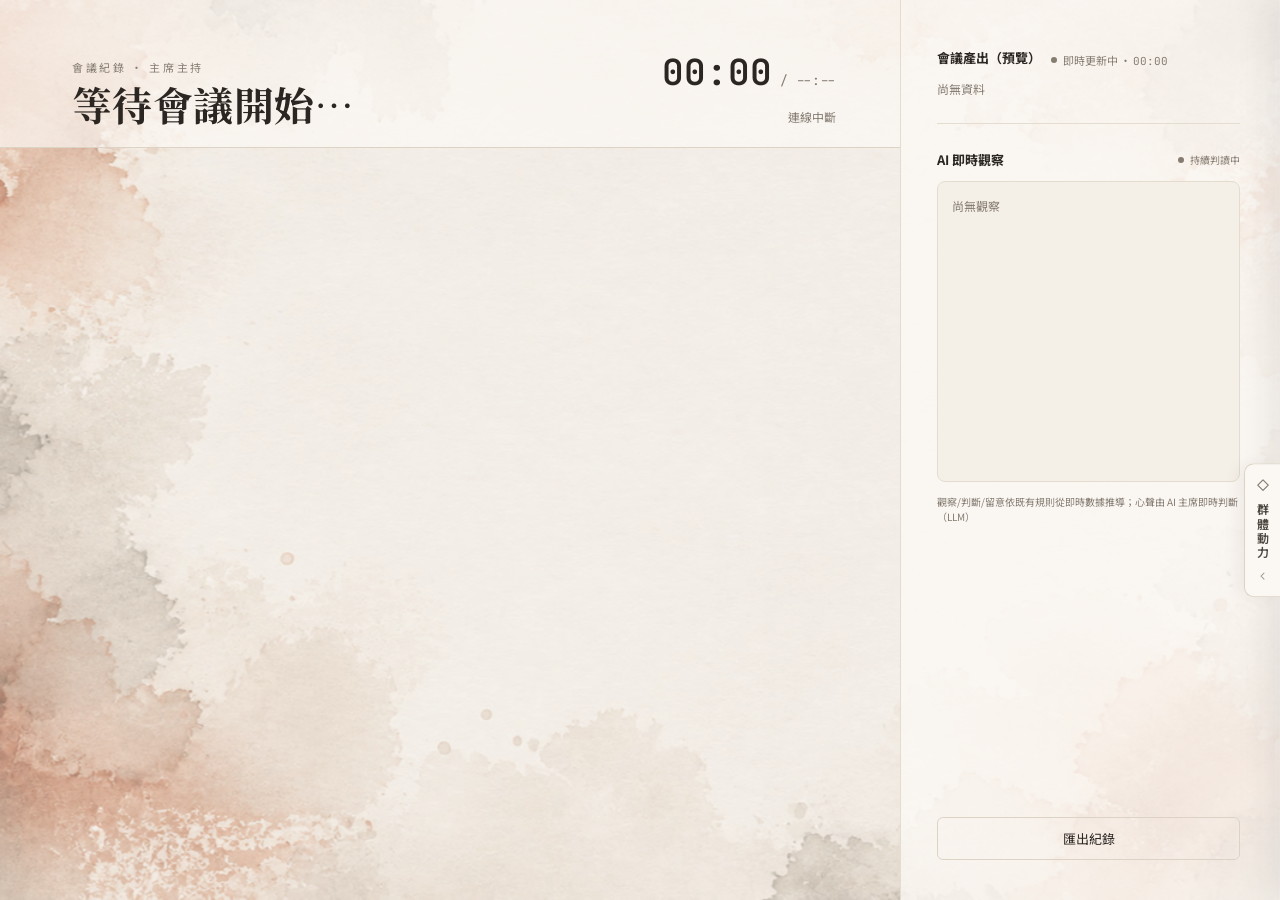
==== commit 56669a52: "feat(observation): add "心聲" (AI critique) panel category with real LLM call + kill switch Track G: a" ====
--- a/src/meeting_host/spectator/index.html
+++ b/src/meeting_host/spectator/index.html
@@ -347,6 +347,10 @@
   .obs-empty { color: var(--muted); }
   .obs-row .ot { color: var(--dim); }
   .obs-row .ok { font-weight: 700; color: var(--text); }
+  /* T-G：心聲類（class 名稱維持 ok-critique 內部識別不改，顯示文字是「心聲」）
+     是真的呼叫 LLM，跟其餘三類規則算出來的不同——用主席的強調色區分，見
+     renderObservations()。 */
+  .obs-row .ok.ok-critique { color: var(--accent); }
   .obs-row .ox { color: var(--body-soft); overflow-wrap: anywhere; }
   .obs-cursor { color: var(--body-soft); animation: ahem-pulse 1s step-end infinite; }
   .obs-note { font-size: 10px; color: var(--muted); }
@@ -493,8 +497,12 @@
 
     <div class="rule"></div>
 
-    <!-- AI 即時觀察（Track D，D2）：規則從既有數據推導的一句話，不呼叫 LLM，
-         見 renderObservations() 系列函式；原本 Track C 常駐在這裡的
+    <!-- AI 即時觀察（Track D，D2；「心聲」類為 T-G 新增）：觀察／判斷／留意
+         三類是規則從既有數據推導的一句話，不呼叫 LLM；「心聲」類是 T-G 新增，
+         真的呼叫 LLM 產生主席的判斷力（見 live.Session.watch_critique；內部
+         event kind／class 名稱仍叫 critique，顯示文字是「心聲」，2026-09-05
+         中途拍板）——四類混在同一份清單裡，靠標籤顏色（--accent）誠實區分
+         來源，見 renderObservations() 系列函式。原本 Track C 常駐在這裡的
          KPI/時間軸/主席的思考/發言分佈四塊，已搬進下面的「群體動力」
          滑入抽屜（Track D，D3；把手見本檔案 <body> 結尾附近），這裡不再
          常駐顯示，改由那顆抽屜按鈕開關。 -->
@@ -507,7 +515,7 @@
       <div class="obs-list" id="obs-list">
         <div class="obs-empty">尚無觀察</div>
       </div>
-      <div class="obs-note">依既有規則從即時數據推導，非語意理解</div>
+      <div class="obs-note">觀察/判斷/留意依既有規則從即時數據推導；心聲由 AI 主席即時判斷（LLM）</div>
     </div>
 
     <div class="spacer"></div>
@@ -1423,9 +1431,13 @@
   }
 
   // ── AI 即時觀察（Track D，D2）──────────────────────────────────────────
-  // 三類全部是規則從既有已經算好的原子事實換算成一句話，不呼叫 LLM、不做語意
-  // 理解（見檔案開頭工作單背景的說明）。每類各自跟「上一次推播的文字」比對，
-  // 內容沒變就不重推，避免同一句話洗版。
+  // 以下三類（observe/judge/notice）全部是規則從既有已經算好的原子事實換算成
+  // 一句話，不呼叫 LLM、不做語意理解（見檔案開頭工作單背景的說明）。每類各自
+  // 跟「上一次推播的文字」比對，內容沒變就不重推，避免同一句話洗版。
+  // 第四類「心聲」（T-G 新增；event kind 仍叫 critique，顯示文字是「心聲」）
+  // 不在這裡——它真的呼叫 LLM，來源是後端 live.Session.watch_critique 送來的
+  // "ai_critique" 事件，直接在 handleEvent() 的對應 case 裡 pushObservation，
+  // 不經過這幾個 compute 函式。
   var SHARE_DOMINANCE_THRESHOLD = 0.65;  // 65%：夠高值得提醒，又不會在正常討論中亂觸發（可調）
   var DEADLOCK_COOLDOWN_S = 60;          // 僵局介入之後 60 秒沒有再介入，視為「已解除」（可調）
   var NOTICE_TIME_LEFT_RATIO = 0.3;      // 剩餘時間低於這個比例才提醒風險（可調）
@@ -1490,6 +1502,17 @@
 
   var OBS_LABEL = { observe: "觀察", judge: "判斷", notice: "留意" };
 
+  // 心聲類（內部 kind 前綴仍叫 "critique"，顯示文字是「心聲」——2026-09-05
+  // 中途拍板：這類判斷不一定是負評，「批判」預設負面，「心聲」更準）的 kind
+  // 是動態的（"critique_meeting"／"critique_person:<name>"），塞不進上面那個
+  // 固定物件——OBS_LABEL 三類維持原樣不動，這裡加一層查表。
+  function obsLabelFor(kind) {
+    if (OBS_LABEL[kind]) return OBS_LABEL[kind];
+    if (kind === "critique_meeting") return "心聲";
+    if (kind.indexOf("critique_person:") === 0) return "心聲 · " + kind.slice(16);
+    return kind;
+  }
+
   function renderObservations() {
     var box = el("obs-list");
     if (!box) return;
@@ -1503,8 +1526,11 @@
     // state.observations 是新→舊；畫面照設計稿由舊到新往下排，最新一則帶打字游標。
     var rows = state.observations.slice(0, 8).slice().reverse();
     box.innerHTML = rows.map(function (o, i) {
+      // 「心聲」是真的呼叫 LLM 判斷出來的，跟其餘三類規則算出來的不一樣——
+      // 標籤顏色改用 --accent（主席唯一的強調色）誠實區分，不新增裸 hex。
+      var isCritique = o.kind === "critique_meeting" || o.kind.indexOf("critique_person:") === 0;
       return '<div class="obs-row"><span class="ot mono">' + esc(fmtEventTime(o.t)) + '</span>' +
-        '&nbsp; <span class="ok">' + esc(OBS_LABEL[o.kind]) + '：</span>' +
+        '&nbsp; <span class="ok' + (isCritique ? ' ok-critique' : '') + '">' + esc(obsLabelFor(o.kind)) + '：</span>' +
         '<span class="ox">' + esc(o.text) + '</span>' +
         (i === rows.length - 1 ? '<span class="obs-cursor mono">▍</span>' : '') +
         '</div>';
@@ -1808,6 +1834,24 @@
           renderMinutesLive();
         }
         break;
+      case "ai_critique":
+        // T-G：AI 主席的「心聲」——真的呼叫 LLM 產生的判斷，跟其餘三類（觀察/
+        // 判斷/留意）是規則算出來的不同（見 live.Session.watch_critique）。
+        // event kind／data 欄位名稱維持 "critique" 命名不改，只有面板顯示文字
+        // 是「心聲」（2026-09-05 中途拍板：這類判斷不一定是負評，「批判」預設
+        // 負面，「心聲」更準）。data 形狀是 {meeting: str, participants: {名字:
+        // 評語}}——participants 是物件不是陣列，省略某人＝不評論他，不會給 null。
+        // 進同一個 state.observations 陣列、同一個 renderObservations()，靠
+        // kind 前綴 "critique_meeting"／"critique_person:<name>" 讓 obsLabelFor()
+        // 認出來，視覺上用 --accent 標示區分（見 renderObservations() 與
+        // .ok-critique）。不在這裡呼叫 renderObservations()——switch 結束後
+        // 已經統一呼叫一次（見下方註解），跟其他 case 的既有慣例一致。
+        if (data.meeting) pushObservation("critique_meeting", data.meeting);
+        Object.keys(data.participants || {}).forEach(function (name) {
+          var note = data.participants[name];
+          if (note) pushObservation("critique_person:" + name, name + "——" + note);
+        });
+        break;
     }
     // AI 即時觀察：全部規則都是從上面已經更新完的 state 算出來的原子事實，
     // 所以放在 switch 之後統一算一次，不用每個 case 各自呼叫一遍。
@@ -1861,7 +1905,7 @@
   // ── SSE ──
   var KINDS = ["meeting", "utterance", "speaking", "fast_timer", "slow_score",
     "queued", "spoken", "failed", "dropped", "share", "minutes", "glossary", "hearing",
-    "phase", "phase_suggestion", "partial"];
+    "phase", "phase_suggestion", "partial", "ai_critique"];
 
   // SSE 不能設自訂 header，權杖只能放在 query string（見 spectator.py TOKEN_QUERY）。
   // 沒有權杖時先問 /health（公開）：伺服器若不是 --public-read，直接顯示「需要權杖」，
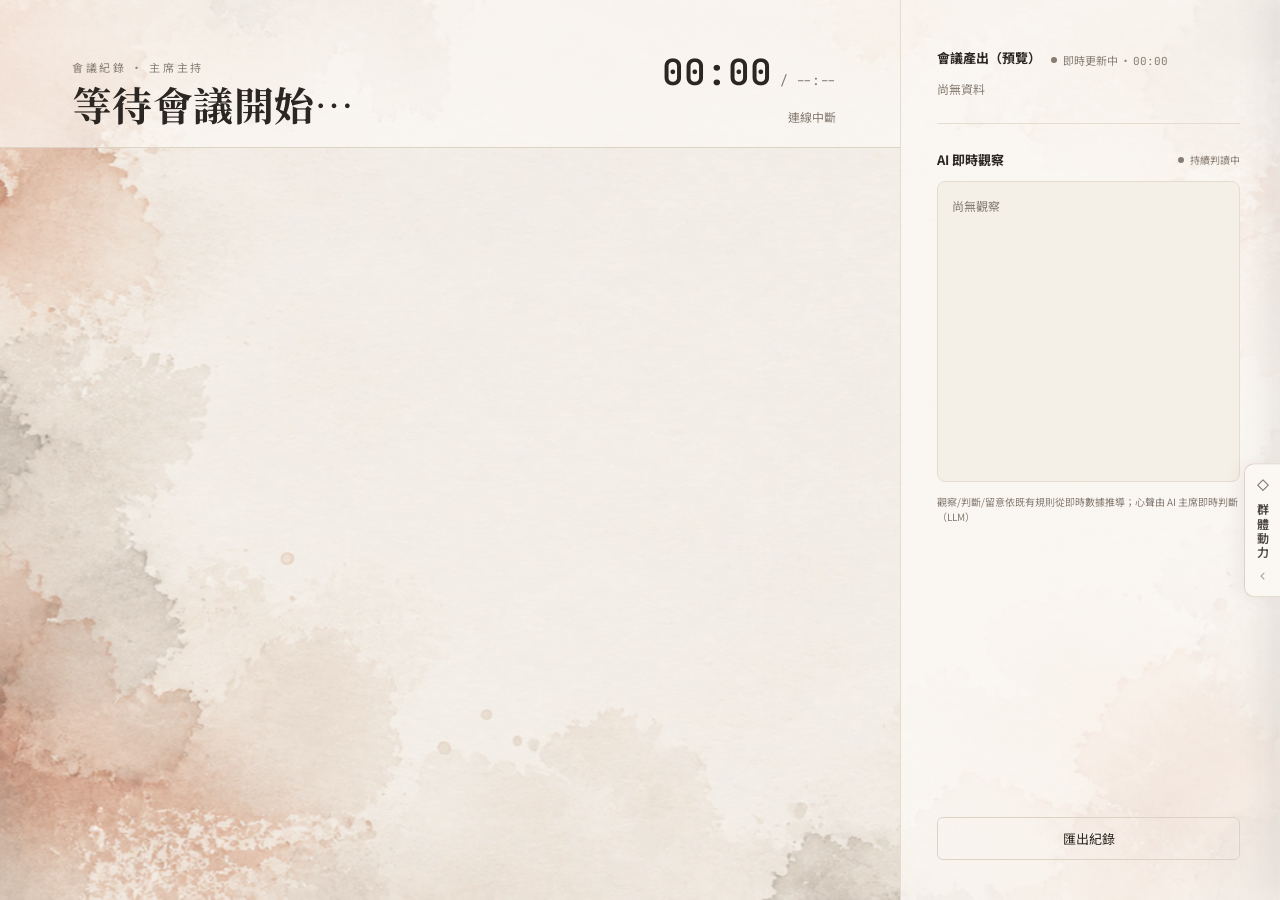
==== commit 59540d61: "style(spectator): 逐字稿時間/講者名改用凱羅靛藍，讓主席紅色維持專屬 astra(codex gpt-6-astra)審查UI舒適度時指出：一般元素若借用主席專屬的 磚紅色(--ac" ====
--- a/src/meeting_host/spectator/index.html
+++ b/src/meeting_host/spectator/index.html
@@ -52,6 +52,13 @@
        不重複定義第二份。 */
     --kaner-fill: #EAE1D2;   /* 已走過路徑的填色 */
     --kaner-track: #C9BEAD;  /* 三階段分隔虛線 */
+    /* 2026-09-05 Zeal 指定：逐字稿的時間/講者名原本借用 --accent（主席專屬
+       磚紅），但 astra 審查指出這會讓一般發言跟主席發言撞色、搶掉主席的
+       視覺獨佔性。改用凱羅品牌色票的「凱羅靛藍」（逐值抄自
+       KAIROS_BRAND_MASTER_v1/02_COLOR/kairos-color-spec.json 的
+       "Kairos Indigo"）——冷色，跟 --accent 的暖磚紅明顯不同色系，
+       主席行維持 --accent 不動，兩者不會再互相稀釋。 */
+    --kairos-indigo: #181737;
   }
 
   @keyframes ahem-pulse { 0%, 100% { opacity: 1; } 50% { opacity: 0.35; } }
@@ -183,16 +190,33 @@
     flex-grow: 1; min-height: 0; overflow-x: hidden; overflow-y: auto;
   }
   .u-line { display: grid; grid-template-columns: 64px 1fr; gap: 20px; }
-  .u-time { font-size: 12px; color: var(--dim); padding-top: 5px; }
+  /* Zeal 2026-09-05 明確要求：時間與講者名換高亮色＋加粗，讓掃視逐字稿時
+     一眼認得出「誰、什麼時候」。第一版借用 --accent（主席專屬磚紅），但
+     astra 審查指出這會讓一般發言跟主席發言撞色、稀釋主席的視覺獨佔性——
+     Zeal 當場拍板改用 --kairos-indigo（冷色系，跟暖色的 --accent 明顯
+     不同），主席行維持 --accent 不動（見下面 .u-line.chair .u-time）。 */
+  .u-time { font-size: 12px; color: var(--kairos-indigo); font-weight: 700; padding-top: 5px; }
   .u-text { font-size: 16px; line-height: 1.75; color: var(--body); min-width: 0; overflow-wrap: anywhere; }
   /* 設計稿的逐字稿沒有講者名（那場只有一個人）。多人會議不寫名字會讀不懂，
-     所以保留講者名——這是刻意偏離，用 --muted／500 讓它退在內文後面。 */
-  .u-speaker { font-weight: 500; color: var(--muted); }
+     所以保留講者名——這是刻意偏離。原本用 --muted／500 讓它退在內文後面，
+     2026-09-05 改成跟時間戳同一組 --kairos-indigo 高亮＋加粗（理由同上）。 */
+  .u-speaker { font-weight: 700; color: var(--kairos-indigo); }
   .u-line.now { align-items: center; }
   .u-line.now .u-time { padding-top: 0; }
   .u-line.now .u-text { font-size: 13px; color: var(--dim); }
+  /* 主席行的時間戳改回 --accent，跟一般發言的 --kairos-indigo 分開——這是
+     主席唯一保留的專屬強調色，不能被其他行借去用（見上面 .u-time 註解）。 */
   .u-line.chair .u-time { color: var(--accent); }
-  .u-chair { display: flex; flex-direction: column; gap: 8px; padding-left: 18px; border-left: 2px solid var(--accent); min-width: 0; }
+  /* Zeal 2026-09-05：主席發言原本只靠左邊 2px 細線區分，他覺得不夠明顯——
+     加一層淺灰底色遮罩當作真正的「這是主席在說話」的視覺容器，而不是只靠
+     一條細線。用既有 --track（設計稿裡本來就是「淺灰」語意的那個變數，時間軸
+     底軌用的就是它），不新增裸 hex。加了背景就要補右/上/下 padding 跟圓角，
+     不然背景色只會貼著文字邊緣，不像一個容器。 */
+  .u-chair {
+    display: flex; flex-direction: column; gap: 8px; min-width: 0;
+    padding: 12px 16px 12px 18px; border-left: 2px solid var(--accent);
+    background: var(--track); border-radius: 0 6px 6px 0;
+  }
   .u-chair .who { font-size: 11px; letter-spacing: 0.18em; color: var(--accent); }
   .u-chair .say { font-size: 17px; line-height: 1.7; color: var(--text); overflow-wrap: anywhere; }
 
@@ -342,7 +366,16 @@
   .obs-list {
     display: flex; flex-direction: column; gap: 10px;
     padding: 14px; background: var(--bg); border: 1px solid var(--border); border-radius: 8px;
-    font-size: 12px; line-height: 1.6; flex-grow: 1; min-height: 60px; overflow-y: auto;
+    font-size: 12px; line-height: 1.6; flex-grow: 1; min-height: 60px;
+    /* Zeal 2026-09-05 截圖指出：這個框本來就該是「框架固定、內容自己捲」——
+       原本沒設 max-height，flex-grow 在 auto-height 的父層裡不會真的產生
+       可捲動空間（scrollHeight==clientHeight，實測過），於是整個 .right
+       欄位跟著長高變成外層在捲，「結束會議」按鈕會被推出視窗（.right 本來
+       就有這個已知風險，見上面 .right 的說明）。加 max-height 讓這裡自己
+       變成會捲動的那個框，配合下面既有的 `box.scrollTop = box.scrollHeight`
+       自動貼齊最新一筆——舊的觀察會捲上去、捲出視窗消失，框本身大小不動。
+       用 vh 當上限是為了 RWD：矮視窗（筆電）自動縮小，不會反過來把版面撐爆。 */
+    max-height: min(320px, 34vh); overflow-y: auto;
   }
   .obs-empty { color: var(--muted); }
   .obs-row .ot { color: var(--dim); }
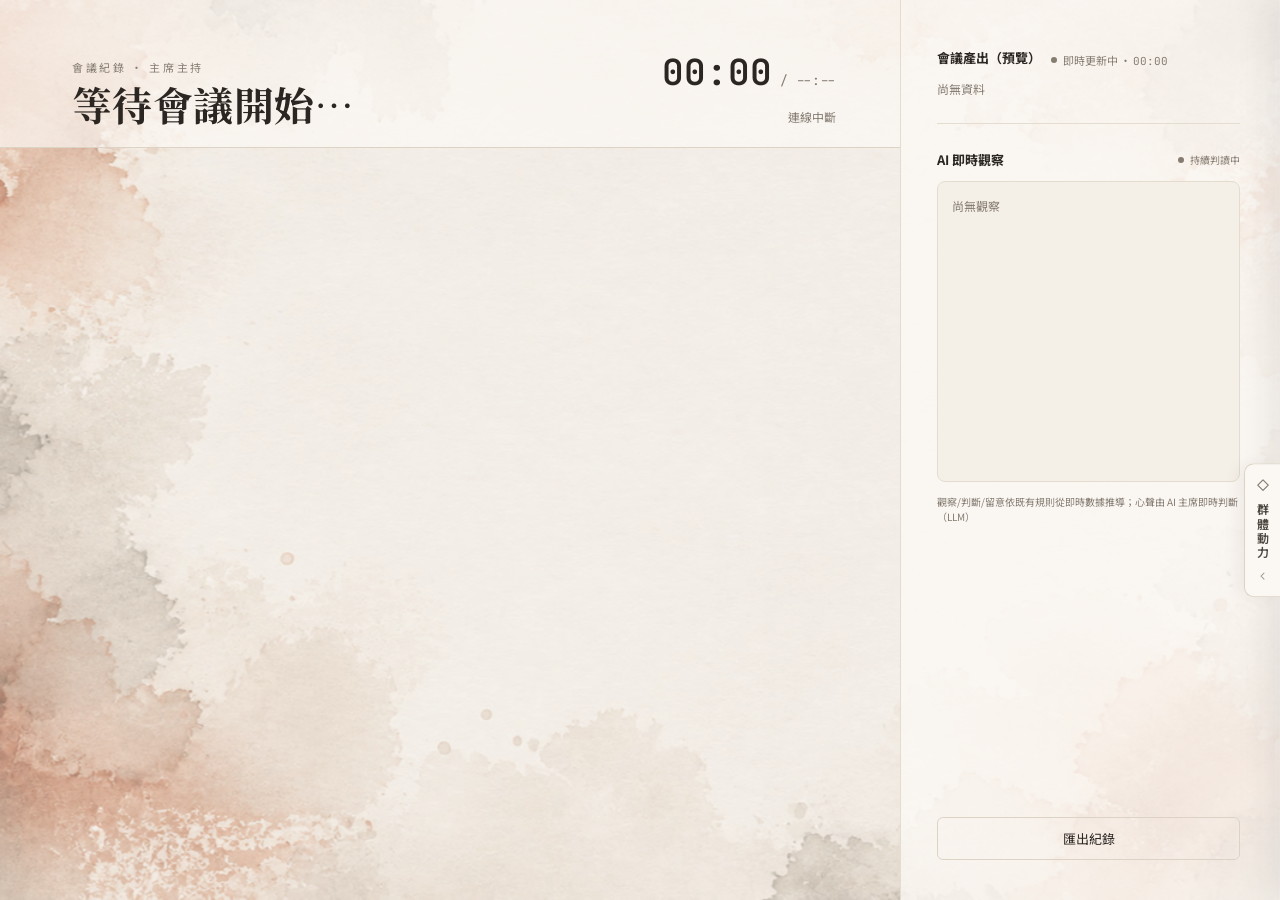
==== commit 45f589c2: "feat(spectator): 依astra審查落實三項舒適度改善 astra(codex gpt-6-astra)審查觀戰畫面舒適度/清晰度後給了三個優先建議，這批 全部落實：  1. 右欄改成真" ====
--- a/src/meeting_host/spectator/index.html
+++ b/src/meeting_host/spectator/index.html
@@ -153,8 +153,10 @@
   .chair-badge--speaking { background: var(--pill-speaking-bg); color: var(--accent); }
   .chair-badge--holding { background: var(--pill-holding-bg); color: var(--pill-holding-fg); }
   .chair-badge--warning { background: var(--pill-warning-bg); color: var(--pill-warning-fg); }
-  .chair-badge-label { font-size: 12px; font-weight: 600; }
-  .chair-badge-caption { font-size: 11px; color: var(--muted); }
+  /* 2026-09-05 astra 審查：頂部時鐘 36px、主席狀態徽章卻只有 12px，落差太大——
+     徽章拉到 15px，caption 跟著微調維持相對比例，不動 padding/圖示尺寸。 */
+  .chair-badge-label { font-size: 15px; font-weight: 600; }
+  .chair-badge-caption { font-size: 12px; color: var(--muted); }
   .chair-badge-caption.warn { color: var(--pill-warning-fg); }
 
   /* ── 主席故障告示 ──
@@ -218,7 +220,10 @@
     background: var(--track); border-radius: 0 6px 6px 0;
   }
   .u-chair .who { font-size: 11px; letter-spacing: 0.18em; color: var(--accent); }
-  .u-chair .say { font-size: 17px; line-height: 1.7; color: var(--text); overflow-wrap: anywhere; }
+  /* 2026-09-05 astra 審查：主席發言只比一般逐字稿大 1px(17px/16px)，遠看跟
+     一般發言分不出大小差距，主要靠 2px 細線與淺灰底辨識——加大字級＋字重，
+     讓「這是主席在說話」不用湊近看也認得出來。 */
+  .u-chair .say { font-size: 23px; font-weight: 600; line-height: 1.5; color: var(--text); overflow-wrap: anywhere; }
 
   /* ── 右：資料欄 ── */
   .right {
@@ -293,6 +298,13 @@
   .ml-what { font-size: 14px; font-weight: 500; line-height: 1.55; color: var(--text); }
   .ml-muted { color: var(--muted); }
   .ml-empty { font-size: 12px; color: var(--muted); }
+  /* 2026-09-05 astra 審查：展開較舊項目的原生折疊區塊，字級跟 .section-hint
+     同一階，維持「這是次要資訊」的份量，不用額外顏色。 */
+  .ml-more { margin-bottom: 10px; }
+  .ml-more summary { font-size: 11px; color: var(--muted); cursor: pointer; user-select: none; }
+  .ml-more summary:hover { color: var(--text); }
+  .ml-more[open] summary { margin-bottom: 10px; }
+  .ml-more .ml-list { margin: 0; }
 
   .judge-list { display: flex; flex-direction: column; gap: 10px; }
   .judge { display: grid; grid-template-columns: 40px 1fr; gap: 10px; font-size: 12px; line-height: 1.55; }
@@ -328,10 +340,12 @@
   .u-line.now { transition: opacity .6s ease; }
   .u-line.now.stale { opacity: .35; }
   .u-line.settle .u-text { animation: settle .35s ease-out; }
-  .u-line.rewrite-settle .u-text { animation: crossfade .25s ease-out; }
-  @keyframes crossfade { from { opacity: .15; } to { opacity: 1; } }
-  .u-live.rewrite { animation: flick .15s ease; }
-  @keyframes flick { from { opacity: .25; } to { opacity: 1; } }
+  /* 2026-09-05 astra 審查：ASR 改寫時逐字稿同時有兩層閃動(crossfade+flick)，
+     跟其他動效疊加造成閱讀疲勞——這裡拿掉動畫本身，JS 仍會加
+     .rewrite-settle／.rewrite 這兩個 class（保留掛點，改寫時仍有一次立即的
+     文字替換，只是不再閃爍），不用回頭改 JS。 */
+  .u-line.rewrite-settle .u-text {}
+  .u-live.rewrite {}
   @keyframes settle { from { color: var(--dim); } to { color: inherit; } }
   @keyframes blink { to { visibility: hidden; } }
   .gc-head { display: flex; align-items: baseline; gap: 8px; }
@@ -381,12 +395,17 @@
   .obs-row .ot { color: var(--dim); }
   .obs-row .ok { font-weight: 700; color: var(--text); }
   /* T-G：心聲類（class 名稱維持 ok-critique 內部識別不改，顯示文字是「心聲」）
-     是真的呼叫 LLM，跟其餘三類規則算出來的不同——用主席的強調色區分，見
-     renderObservations()。 */
-  .obs-row .ok.ok-critique { color: var(--accent); }
+     原本用主席的強調色區分，2026-09-05 astra 審查指出這會跟主席發言搶注意力、
+     也會蓋過真正的異常警示——標籤文字本身（「心聲」）已經夠識別，改用跟其他
+     三類一樣的中性深色粗體（見上面 .obs-row .ok），不再需要 .ok-critique 這個
+     顏色覆寫（JS 仍會加這個 class，這裡刻意留空白規則以保留識別掛點，方便
+     之後若要用非顏色的方式區分——例如圖示——不必回頭改 JS）。 */
+  .obs-row .ok.ok-critique {}
   .obs-row .ox { color: var(--body-soft); overflow-wrap: anywhere; }
-  .obs-cursor { color: var(--body-soft); animation: ahem-pulse 1s step-end infinite; }
   .obs-note { font-size: 10px; color: var(--muted); }
+  /* 2026-09-05 astra 審查：面板同時有標題列的呼吸圓點(.obs-dot)跟清單尾端的
+     閃爍游標(.obs-cursor)兩個動效在搶注意力，只留一個「持續判讀中」的訊號
+     （標題列那個），刪掉清單裡的游標動畫——見下面 renderObservations()。 */
 
   /* ── 群體動力：滑入式覆疊抽屜（Track D，D3；提案圖行 19-21/126-233）──
      內容＝既有的 KPI／時間軸／主席的思考／發言分佈四塊，資料與渲染邏輯完全
@@ -1426,17 +1445,31 @@
   // 刻意不清空——見 state 宣告處與 handleEvent 的 "minutes" 分支）。
   // listStyle: "card"（決議/未解決，白卡片）｜"plain"（待辦，純文字列，提案圖本來就沒裝卡片）
   // 「剛更新」只標最後一筆——這幾組都是只增不減的預覽陣列，最後一筆＝最新一筆是查得到的事實，不是猜的。
+  // 2026-09-05 astra 審查：右欄狹窄（實測約 273px 可用寬度），全列產出項目會把
+  // AI 即時觀察推出首屏——改成只常駐顯示最新 2 項，其餘（較舊的）收進原生
+  // <details>，點開才看得到。用 <details>/<summary> 是刻意選擇：不用額外寫
+  // 開合狀態的 JS，瀏覽器原生就有（見馬尾判斷梯第 4 階：平台原生功能優先）。
+  var MINUTES_GROUP_VISIBLE = 2;
   function renderMinutesGroup(title, items, renderItem, listStyle) {
     if (!items.length) return "";
     var cls = "ml-list " + (listStyle === "card" ? "ml-list--card" : "ml-list--plain") +
       (title === "未解決事項" ? " ml-list--unresolved" : "");
     var last = items.length - 1;
+    function li(it, i) {
+      var badge = (listStyle === "card" && i === last && items.length > 1) ? '<div class="ml-badge-new">剛更新</div>' : "";
+      return "<li>" + badge + renderItem(it) + "</li>";
+    }
+    var visible = items.length > MINUTES_GROUP_VISIBLE ? items.slice(-MINUTES_GROUP_VISIBLE) : items;
+    var visibleStart = items.length - visible.length;
+    var hidden = items.slice(0, visibleStart);
+    var hiddenHtml = hidden.length
+      ? '<details class="ml-more"><summary>展開其餘 ' + hidden.length + ' 項</summary><ul class="' + cls + '">' +
+        hidden.map(function (it, i) { return li(it, i); }).join("") + '</ul></details>'
+      : "";
     return '<div class="ml-group"><div class="ml-group-head"><div class="ml-group-title">' + esc(title) +
       '</div><div class="ml-count">' + items.length + '</div></div>' +
-      '<ul class="' + cls + '">' + items.map(function (it, i) {
-        var badge = (listStyle === "card" && i === last && items.length > 1) ? '<div class="ml-badge-new">剛更新</div>' : "";
-        return "<li>" + badge + renderItem(it) + "</li>";
-      }).join("") + '</ul></div>';
+      hiddenHtml +
+      '<ul class="' + cls + '">' + visible.map(function (it, i) { return li(it, visibleStart + i); }).join("") + '</ul></div>';
   }
 
   function renderMinutesLive() {
@@ -1474,6 +1507,8 @@
   var SHARE_DOMINANCE_THRESHOLD = 0.65;  // 65%：夠高值得提醒，又不會在正常討論中亂觸發（可調）
   var DEADLOCK_COOLDOWN_S = 60;          // 僵局介入之後 60 秒沒有再介入，視為「已解除」（可調）
   var NOTICE_TIME_LEFT_RATIO = 0.3;      // 剩餘時間低於這個比例才提醒風險（可調）
+  var OBS_VISIBLE_RECENT = 2;            // 2026-09-05 astra 審查：常駐顯示最新 N 則，其餘收進 <details>
+  var obsLastRenderSig = null;           // 內容沒變就不重畫、不重捲（見 renderObservations）
 
   // 觀察類：發言分佈某人佔比過高。
   function computeObservation() {
@@ -1546,6 +1581,16 @@
     return kind;
   }
 
+  function obsRow(o) {
+    // 「心聲」是真的呼叫 LLM 判斷出來的，跟其餘三類規則算出來的不一樣——
+    // 2026-09-05 起不再用顏色區分（見上面 .obs-row .ok.ok-critique 的說明），
+    // 標籤文字「心聲」本身就是識別，class 仍保留給未來想用非顏色方式強調時掛。
+    var isCritique = o.kind === "critique_meeting" || o.kind.indexOf("critique_person:") === 0;
+    return '<div class="obs-row"><span class="ot mono">' + esc(fmtEventTime(o.t)) + '</span>' +
+      '&nbsp; <span class="ok' + (isCritique ? ' ok-critique' : '') + '">' + esc(obsLabelFor(o.kind)) + '：</span>' +
+      '<span class="ox">' + esc(o.text) + '</span></div>';
+  }
+
   function renderObservations() {
     var box = el("obs-list");
     if (!box) return;
@@ -1554,20 +1599,31 @@
     pushObservation("notice", computeNotice());
     if (!state.observations.length) {
       box.innerHTML = '<div class="obs-empty">尚無觀察</div>';
+      obsLastRenderSig = "";
       return;
     }
-    // state.observations 是新→舊；畫面照設計稿由舊到新往下排，最新一則帶打字游標。
-    var rows = state.observations.slice(0, 8).slice().reverse();
-    box.innerHTML = rows.map(function (o, i) {
-      // 「心聲」是真的呼叫 LLM 判斷出來的，跟其餘三類規則算出來的不一樣——
-      // 標籤顏色改用 --accent（主席唯一的強調色）誠實區分，不新增裸 hex。
-      var isCritique = o.kind === "critique_meeting" || o.kind.indexOf("critique_person:") === 0;
-      return '<div class="obs-row"><span class="ot mono">' + esc(fmtEventTime(o.t)) + '</span>' +
-        '&nbsp; <span class="ok' + (isCritique ? ' ok-critique' : '') + '">' + esc(obsLabelFor(o.kind)) + '：</span>' +
-        '<span class="ox">' + esc(o.text) + '</span>' +
-        (i === rows.length - 1 ? '<span class="obs-cursor mono">▍</span>' : '') +
-        '</div>';
-    }).join("");
+    // 2026-09-05 astra 審查：8 則同時攤開太密，評審看投影時也無法自己捲動找
+    // 重點——改成常駐「目前重點」（最新一則留意，若存在——留意代表仍需處理
+    // 的事，優先於其他規則算出來的觀察）＋最新 OBS_VISIBLE_RECENT 則，其餘
+    // 收進原生 <details>（同 renderMinutesGroup 的做法）。
+    var activeNotice = null;
+    for (var ni = 0; ni < state.observations.length; ni++) {
+      if (state.observations[ni].kind === "notice") { activeNotice = state.observations[ni]; break; }
+    }
+    var visible = state.observations.slice(0, OBS_VISIBLE_RECENT).slice();
+    if (activeNotice && visible.indexOf(activeNotice) === -1) visible.unshift(activeNotice);
+    // state.observations 是新→舊；畫面照設計稿由舊到新往下排。
+    visible.sort(function (a, b) { return a.t - b.t; });
+    var hidden = state.observations.filter(function (o) { return visible.indexOf(o) === -1; }).reverse();
+
+    var sig = hidden.concat(visible).map(function (o) { return o.t + "|" + o.kind + "|" + o.text; }).join("\n");
+    if (sig === obsLastRenderSig) return;  // 內容沒變就不重畫、不重捲——不然使用者往上滑讀歷史會一直被拉回底部
+    obsLastRenderSig = sig;
+
+    var hiddenHtml = hidden.length
+      ? '<details class="ml-more"><summary>展開較舊的 ' + hidden.length + ' 則</summary>' + hidden.map(obsRow).join("") + '</details>'
+      : "";
+    box.innerHTML = hiddenHtml + visible.map(obsRow).join("");
     box.scrollTop = box.scrollHeight;
   }
 
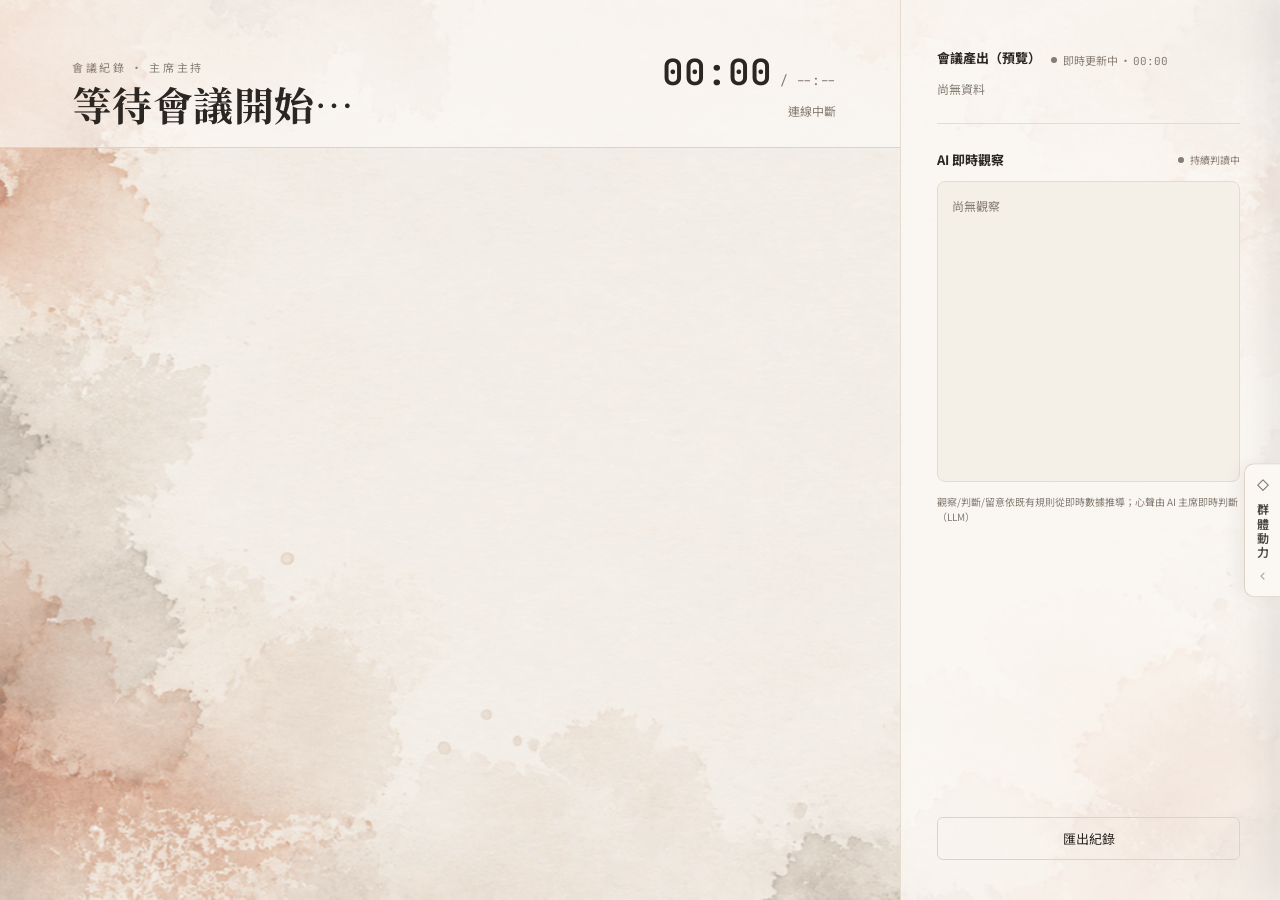
==== commit 933f1c1d: "fix(spectator): 主席狀態列改回跟原始提案稿一樣同排橫向並排 Zeal比對「Ahem主席狀態畫面提案」Artifact(Main.dc.html)發現右上角排版跟現行 版不同：提案稿是「" ====
--- a/src/meeting_host/spectator/index.html
+++ b/src/meeting_host/spectator/index.html
@@ -114,6 +114,15 @@
   .clock { font-size: 36px; font-weight: 600; color: var(--text); }
   .clock-total { font-size: 13px; color: var(--muted); }
   .status { font-size: 12px; color: var(--muted); }
+  /* 2026-09-05 Zeal 比對原始提案 Artifact（Ahem 主席狀態畫面提案，Main.dc.html）
+     發現右上角排版跟現行版不同：提案圖是「階段名稱＋主席狀態徽章」同一排橫向
+     並排（.head-clock 只有 clock-row／badge-row／caption 三排），現行版把
+     phase 文字疊在徽章下面自成一排，變成四排。這裡補一個橫排容器把兩者併回
+     同一排，其餘（clock-row 在上、caption 在下）不動。.phase-menu 的下拉選單
+     用 position:absolute + top:100%，錨點是最近的 position:relative 祖先
+     （.head-clock，不是這個新容器），這裡刻意不給 .badge-row 設 position，
+     移動 DOM 位置不影響下拉選單原本的定位邏輯。 */
+  .badge-row { display: flex; align-items: center; gap: 10px; }
 
   /* 階段切換：設計稿沒有這個控制項（它是單一「決定階段」的靜態畫面），但現場
      demo 需要手動切階段。做法是讓設計稿本來就有的狀態列文字可點，點開一個用
@@ -507,15 +516,18 @@
           <div class="clock mono" id="clock">00:00</div>
           <div class="clock-total mono" id="clock-total">/ --:--</div>
         </div>
-        <!-- 主席狀態徽章：三態圖示疊在同一個位置，CSS 依 .chair-badge--<mode> 顯示對應那個 -->
-        <div class="chair-badge" id="chair-badge" hidden>
-          <svg class="chair-badge-icon" data-mode="speaking" width="13" height="13" viewBox="0 0 24 24" fill="none" stroke="currentColor" stroke-width="2.4" stroke-linecap="round"><line x1="5" y1="9" x2="5" y2="15"></line><line x1="12" y1="5" x2="12" y2="19"></line><line x1="19" y1="9" x2="19" y2="15"></line></svg>
-          <svg class="chair-badge-icon" data-mode="holding" width="13" height="13" viewBox="0 0 24 24" fill="none" stroke="currentColor" stroke-width="2.4" stroke-linecap="round"><line x1="8" y1="5" x2="8" y2="19"></line><line x1="16" y1="5" x2="16" y2="19"></line></svg>
-          <svg class="chair-badge-icon" data-mode="warning" width="13" height="13" viewBox="0 0 24 24" fill="none" stroke="currentColor" stroke-width="2.4" stroke-linecap="round" stroke-linejoin="round"><path d="M12 3 L22 20 L2 20 Z"></path><line x1="12" y1="9.5" x2="12" y2="14"></line><circle cx="12" cy="16.8" r="0.9" fill="currentColor" stroke="none"></circle></svg>
-          <span class="chair-badge-label" id="chair-badge-label">忍住中</span>
+        <!-- 2026-09-05：跟提案圖 Main.dc.html 對齊，phase 文字＋主席徽章同一排 -->
+        <div class="badge-row">
+          <div class="status" id="status">等待會議開始</div>
+          <!-- 主席狀態徽章：三態圖示疊在同一個位置，CSS 依 .chair-badge--<mode> 顯示對應那個 -->
+          <div class="chair-badge" id="chair-badge" hidden>
+            <svg class="chair-badge-icon" data-mode="speaking" width="13" height="13" viewBox="0 0 24 24" fill="none" stroke="currentColor" stroke-width="2.4" stroke-linecap="round"><line x1="5" y1="9" x2="5" y2="15"></line><line x1="12" y1="5" x2="12" y2="19"></line><line x1="19" y1="9" x2="19" y2="15"></line></svg>
+            <svg class="chair-badge-icon" data-mode="holding" width="13" height="13" viewBox="0 0 24 24" fill="none" stroke="currentColor" stroke-width="2.4" stroke-linecap="round"><line x1="8" y1="5" x2="8" y2="19"></line><line x1="16" y1="5" x2="16" y2="19"></line></svg>
+            <svg class="chair-badge-icon" data-mode="warning" width="13" height="13" viewBox="0 0 24 24" fill="none" stroke="currentColor" stroke-width="2.4" stroke-linecap="round" stroke-linejoin="round"><path d="M12 3 L22 20 L2 20 Z"></path><line x1="12" y1="9.5" x2="12" y2="14"></line><circle cx="12" cy="16.8" r="0.9" fill="currentColor" stroke="none"></circle></svg>
+            <span class="chair-badge-label" id="chair-badge-label">忍住中</span>
+          </div>
         </div>
         <div class="chair-badge-caption mono" id="chair-badge-caption"></div>
-        <div class="status" id="status">等待會議開始</div>
         <!-- 階段切換選單，預設收起；顯示文字＝發想／拉鋸／決定，data-phase 是內部值 -->
         <div class="phase-menu" id="phase-menu" hidden>
           <div class="phase-item" data-phase="發散期">發想</div>
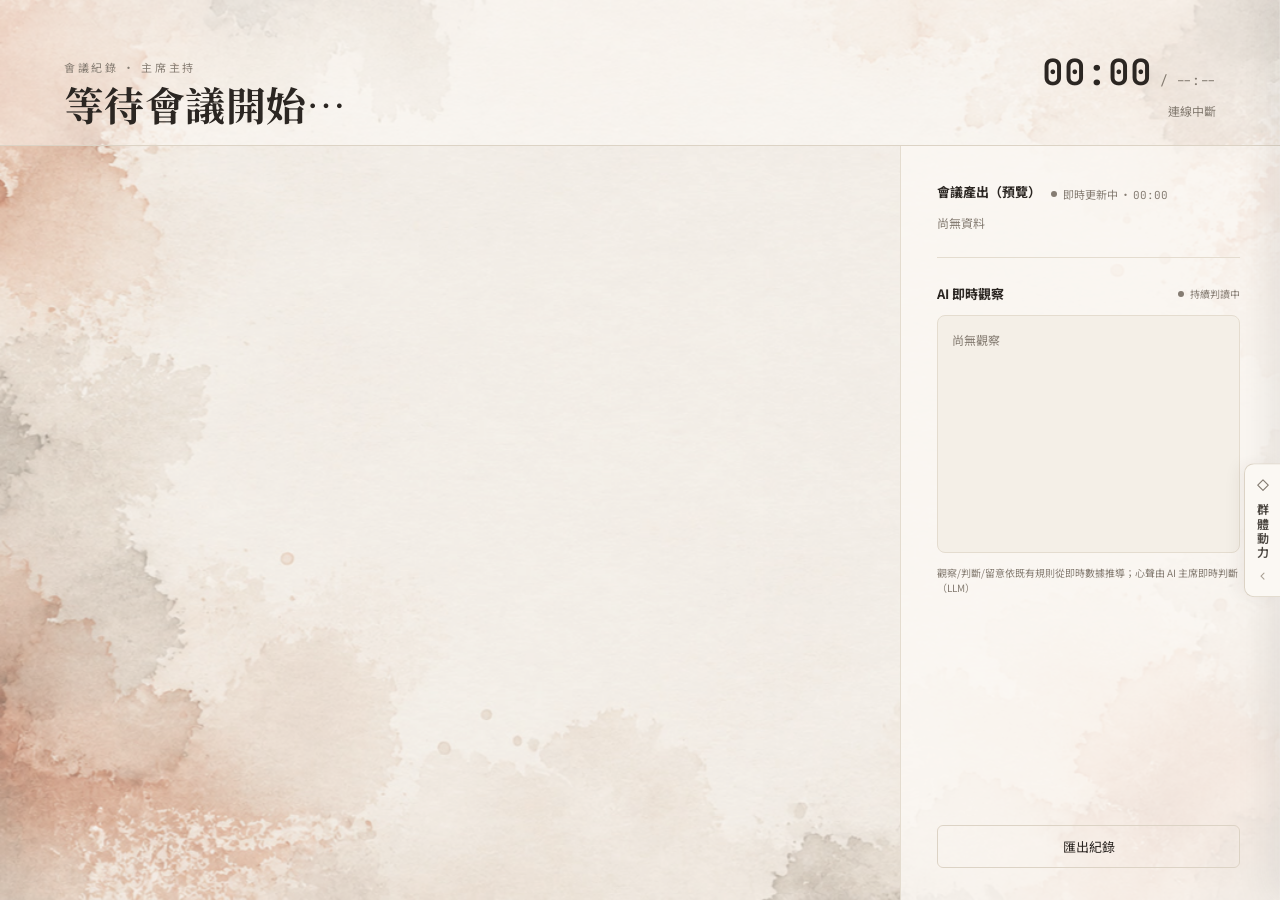
==== commit aa4b4603: "feat(spectator): 標題列改全寬，補上手機版RWD 框架改成新提案圖的「標題橫跨全寬、下方才分左右欄」結構，取代舊版 只蓋左欄的寫法；新增≤767px手機斷點（上下堆疊、44px觸控區、" ====
--- a/src/meeting_host/spectator/index.html
+++ b/src/meeting_host/spectator/index.html
@@ -91,20 +91,24 @@
      .right 各自的半透明底色負責（數值抄自提案圖 MainWithSidebar.dc.html 行
      19-30：header 0.68／左欄 0.42／右欄 0.88），拿掉 -28px 因為 body 已經沒有
      畫框 padding 要扣。 */
-  #view { width: 100%; height: 100vh; overflow: hidden; display: flex; flex-direction: row; background: transparent; }
+  /* 2026-09-05：標題列改為 #view 的全寬直接子元素，取消舊的左欄負 margin；
+     下方 .body 才承接左右欄並列分工，讓右欄從標題列下方開始。 */
+  #view { width: 100%; height: 100vh; overflow: hidden; display: flex; flex-direction: column; background: transparent; }
+  .body { display: flex; flex-direction: row; flex-grow: 1; min-width: 0; min-height: 0; }
 
   /* ── 左：會議紀錄 ── */
   .left {
     display: flex; flex-direction: column; gap: 28px;
     flex-grow: 1; min-width: 0; min-height: 0;
-    padding: 48px 64px 40px 72px;
+    padding: 36px 64px 40px 72px;
     background: rgba(244, 239, 231, 0.42);
   }
   .head {
+    /* 2026-09-05：既是全寬頂列，不再靠負 margin 越出 .left；固定自身高度避免 body 壓縮它。 */
     display: flex; align-items: flex-end; gap: 24px;
-    padding-bottom: 22px; border-bottom: 1px solid var(--border-strong);
-    margin: -48px -64px 0 -72px; padding: 48px 64px 22px 72px;
+    padding: 48px 64px 20px 64px; border-bottom: 1px solid var(--border-strong);
     background: rgba(251, 248, 243, 0.68);
+    flex-shrink: 0;
   }
   .head-id { display: flex; flex-direction: column; gap: 8px; min-width: 0; }
   .eyebrow { font-size: 11px; letter-spacing: 0.24em; color: var(--muted); }
@@ -237,8 +241,8 @@
   /* ── 右：資料欄 ── */
   .right {
     display: flex; flex-direction: column; gap: 26px;
-    width: 380px; flex-shrink: 0; min-height: 0;
-    padding: 48px 40px 40px 36px;
+    width: 380px; flex-shrink: 0; min-width: 0; min-height: 0;
+    padding: 36px 40px 32px 36px;
     /* Track E：改半透明（抄提案圖右欄 0.88），讓水彩從右欄也透出來——0.88 已經
        夠不透明，文字對比不受影響。 */
     background: rgba(251, 248, 243, 0.88); border-left: 1px solid var(--border);
@@ -419,8 +423,8 @@
   /* ── 群體動力：滑入式覆疊抽屜（Track D，D3；提案圖行 19-21/126-233）──
      內容＝既有的 KPI／時間軸／主席的思考／發言分佈四塊，資料與渲染邏輯完全
      不變，只是從常駐版面搬進這個抽屜殼（見下方 #dyn-drawer 內的原始標記）。
-     生產版的 .head 只蓋在左欄之上（跟提案圖的通版標題列不同），所以抽屜從
-     視窗最頂端開始也不會蓋到主席徽章——不需要照抄提案圖的 `top:160px` 硬座標。 */
+     2026-09-05：.head 現在是全寬頂列，抽屜仍依既有 fixed 視窗定位；這讓把手與
+     抽屜在捲動左右欄時位置不變，也不必引入提案圖的 `top:160px` 硬座標。 */
   .dyn-handle {
     position: fixed; top: calc(50% + 80px); right: 0; transform: translateY(-50%);
     z-index: 7; display: flex; flex-direction: column; align-items: center; gap: 10px;
@@ -475,6 +479,65 @@
   #transcript::-webkit-scrollbar-track { background: var(--track); border-radius: 4px; }
   #transcript::-webkit-scrollbar-thumb { background: var(--dim); border-radius: 4px; }
   #transcript::-webkit-scrollbar-thumb:hover { background: var(--muted); }
+
+  /* 2026-09-05：窄螢幕仍鎖在單一 viewport；左右內容各自捲動，避免長逐字稿或
+     即時觀察把另一欄推出畫面。所有縮小都由實際的 min-width/換行處理，不用全域
+     overflow-x:hidden 掩蓋溢位。 */
+  @media (max-width: 767px) {
+    body { min-width: 0; }
+    .head {
+      align-items: stretch; flex-direction: column; gap: 16px;
+      padding: 24px 24px 18px;
+    }
+    .head > .spacer { display: none; }
+    .head-id, .head-clock { width: 100%; max-width: 100%; min-width: 0; }
+    .title { font-size: 28px; overflow-wrap: anywhere; }
+    .head-clock { align-items: flex-start; }
+    .clock { font-size: 28px; }
+    .badge-row { flex-wrap: wrap; }
+    .status { overflow-wrap: anywhere; }
+    .chair-badge-caption { max-width: 100%; overflow-wrap: anywhere; }
+    .phase-menu { max-width: 100%; }
+    .phase-item { white-space: normal; overflow-wrap: anywhere; }
+    .body { flex-direction: column; }
+    .left {
+      flex: 1 1 55%; width: 100%; min-width: 0;
+      padding: 24px 24px 28px;
+      overflow-y: auto;
+    }
+    .right {
+      flex: 1 1 45%; width: 100%; min-width: 0;
+      padding: 24px 56px 24px 24px;
+      border-left: 0; border-top: 1px solid var(--border);
+    }
+    .u-line { grid-template-columns: 48px minmax(0, 1fr); gap: 12px; }
+    .u-text, .u-line.now .u-text { font-size: 15px; }
+    .u-chair .say { font-size: 19px; }
+    .status.switchable, .phase-item, .btn, .dyn-handle, .dyn-close {
+      min-width: 44px; min-height: 44px;
+    }
+    .status.switchable, .phase-item, .btn:not([hidden]) {
+      display: inline-flex; align-items: center; justify-content: center;
+    }
+    .phase-item { padding: 7px 16px; }
+    .btn { padding: 11px 0; }
+    /* 2026-09-05：把手改靠右下，落在右欄已預留的空間，不再遮住左欄逐字稿；
+       抽屜打開後由 44px 關閉鈕接手，避免把手疊在抽屜文字上。 */
+    .dyn-handle { top: auto; bottom: 16px; transform: none; padding: 8px 9px; }
+    .dyn-handle[aria-expanded="true"] { visibility: hidden; }
+    .dyn-close { width: 44px; height: 44px; }
+    .dyn-drawer {
+      width: min(380px, 100%); max-width: 100vw; min-width: 0;
+      visibility: hidden; pointer-events: none;
+    }
+    .dyn-drawer.open {
+      visibility: visible; pointer-events: auto;
+    }
+    .right > *, .dyn-drawer > *, .dyn-drawer-head { min-width: 0; }
+    .right .section, .dyn-drawer .section, .dyn-drawer-head,
+    .kaner-caption, .obs-note { overflow-wrap: anywhere; }
+    #kaner-diamond, #timeline { max-width: 100%; height: auto; }
+  }
 </style>
 </head>
 <body>
@@ -504,8 +567,7 @@
 <img src="[data-uri]" alt=""
      style="position:fixed; inset:0; width:100%; height:100%; object-fit:cover; z-index:-1; pointer-events:none;">
 <div id="view">
-  <div class="left">
-    <div class="head">
+  <div class="head">
       <div class="head-id">
         <div class="eyebrow">會議紀錄 · 主席主持</div>
         <div class="title serif" id="topic">等待會議開始…</div>
@@ -536,6 +598,8 @@
         </div>
       </div>
     </div>
+  <div class="body">
+    <div class="left">
     <!-- 主席故障告示（聽不到／講不出話）。預設收起，由 renderAlerts() 控制。 -->
     <div class="alerts" id="alerts" hidden></div>
     <div id="transcript"></div>
@@ -588,6 +652,7 @@
       <div class="btn btn-ghost" id="btn-export">匯出紀錄</div>
       <div class="btn btn-solid" id="btn-end">結束會議</div>
     </div>
+  </div>
   </div>
 </div>
 
